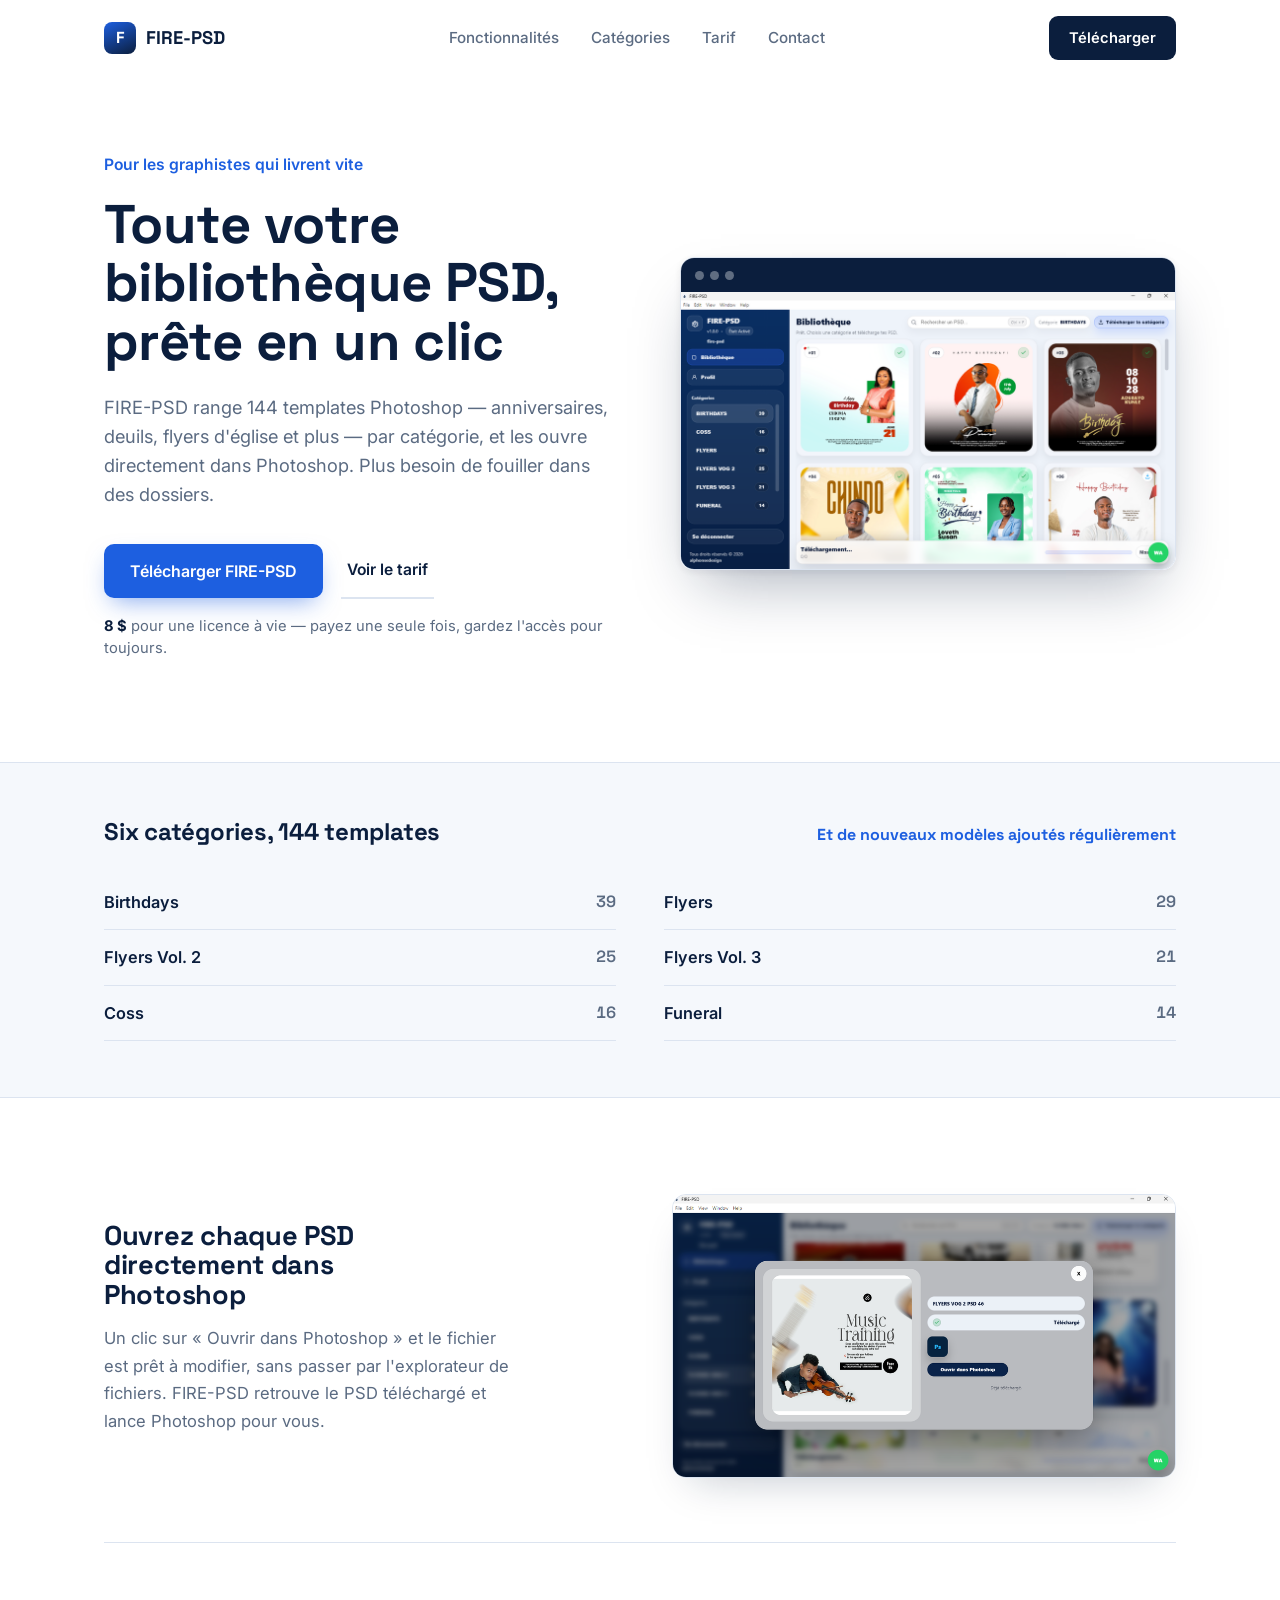
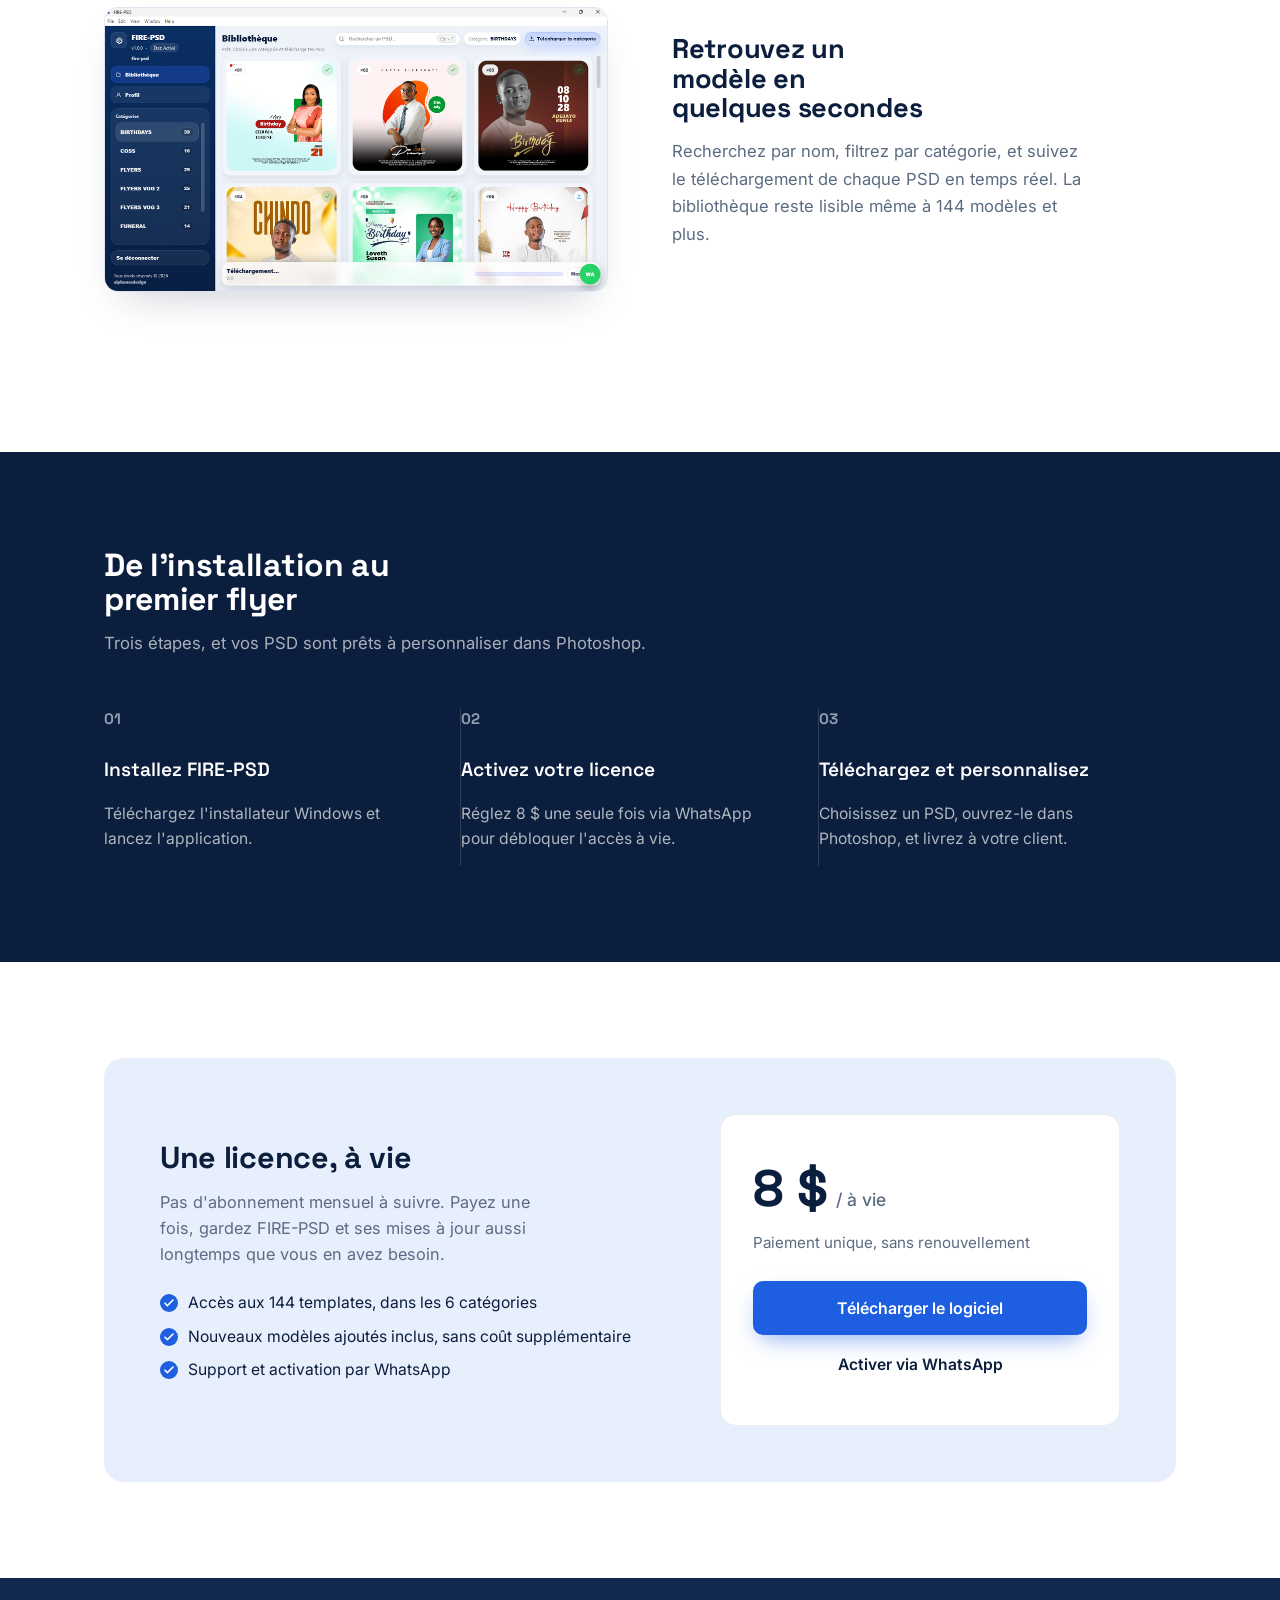
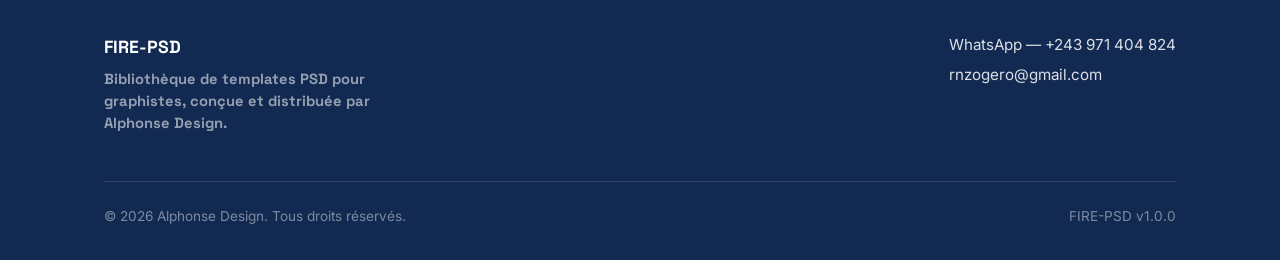
==== fire-psd.html @ 278d99df "Add files via upload" ====
<!DOCTYPE html>
<html lang="fr">
<head>
<meta charset="UTF-8">
<meta name="viewport" content="width=device-width, initial-scale=1, viewport-fit=cover">
<title>FIRE-PSD — Bibliothèque de templates PSD prêts à l'emploi</title>
<link rel="preconnect" href="https://fonts.googleapis.com">
<link rel="preconnect" href="https://fonts.gstatic.com" crossorigin>
<link href="https://fonts.googleapis.com/css2?family=Space+Grotesk:wght@500;600;700&family=Inter:wght@400;500;600;700&display=swap" rel="stylesheet">
<style>
  :root{
    --white:#ffffff;
    --paper:#F5F8FC;
    --navy:#0B1E3D;
    --navy-2:#122a52;
    --blue:#1D5FE0;
    --blue-soft:#E7EFFD;
    --ink:#0B1E3D;
    --muted:#5B6B82;
    --line:#DCE4F0;
    box-sizing:border-box;
    padding-top:env(safe-area-inset-top,0px);
    padding-bottom:env(safe-area-inset-bottom,0px);
  }
  html{scroll-behavior:smooth; scroll-padding-top:calc(84px + env(safe-area-inset-top,0px));}
  *,*::before,*::after{box-sizing:border-box;}
  body{
    margin:0;
    background:var(--white);
    color:var(--ink);
    font-family:'Inter',system-ui,-apple-system,Segoe UI,Roboto,sans-serif;
    -webkit-font-smoothing:antialiased;
    line-height:1.5;
  }
  h1,h2,h3,.display{
    font-family:'Space Grotesk',system-ui,sans-serif;
    color:var(--navy);
    line-height:1.08;
    letter-spacing:-0.01em;
    margin:0;
  }
  a{color:inherit;}
  img{max-width:100%;display:block;}
  .wrap{max-width:1120px;margin:0 auto;padding:0 24px;}
  ::selection{background:var(--blue);color:var(--white);}

  /* ---------- Header ---------- */
  header{
    position:sticky; top:0; z-index:50;
    padding-top:env(safe-area-inset-top,0px);
    background:rgba(255,255,255,0.86);
    backdrop-filter:saturate(180%) blur(10px);
    border-bottom:1px solid transparent;
    transition:border-color .25s ease, box-shadow .25s ease;
  }
  header.scrolled{border-color:var(--line); box-shadow:0 1px 0 rgba(11,30,61,0.03);}
  .nav{
    display:flex; align-items:center; justify-content:space-between;
    height:76px;
  }
  .brand{display:flex; align-items:center; gap:10px; font-family:'Space Grotesk'; font-weight:700; font-size:1.15rem; color:var(--navy);}
  .brand-mark{
    width:32px;height:32px;border-radius:8px;
    background:linear-gradient(155deg,var(--blue),var(--navy));
    display:flex;align-items:center;justify-content:center;
    color:#fff; font-size:16px; font-weight:700;
    flex-shrink:0;
  }
  nav.links{display:flex; gap:32px; font-size:0.95rem; font-weight:500;}
  nav.links a{color:var(--muted); text-decoration:none; transition:color .15s ease;}
  nav.links a:hover, nav.links a:focus-visible{color:var(--navy);}
  .nav-cta{
    display:inline-flex; align-items:center; gap:8px;
    background:var(--navy); color:#fff; text-decoration:none;
    padding:11px 20px; border-radius:9px; font-weight:600; font-size:0.92rem;
    transition:background .15s ease, transform .15s ease;
    white-space:nowrap;
  }
  .nav-cta:hover, .nav-cta:focus-visible{background:var(--blue); transform:translateY(-1px);}
  .nav-toggle{display:none;}

  a:focus-visible, button:focus-visible{outline:2.5px solid var(--blue); outline-offset:3px; border-radius:4px;}

  /* ---------- Hero ---------- */
  .hero{padding:76px 0 88px; overflow:hidden;}
  .hero-grid{
    display:grid; grid-template-columns:1.05fr 1fr; gap:56px; align-items:center;
  }
  .eyebrow-free{font-size:0.98rem; color:var(--blue); font-weight:600; margin-bottom:18px;}
  .hero h1{font-size:clamp(2.3rem, 4.6vw, 3.4rem); max-width:15ch;}
  .hero p.lede{
    margin-top:22px; font-size:1.14rem; color:var(--muted); max-width:46ch; line-height:1.6;
  }
  .hero-cta-row{display:flex; align-items:center; gap:18px; margin-top:34px; flex-wrap:wrap;}
  .btn-primary{
    background:var(--blue); color:#fff; text-decoration:none;
    padding:15px 26px; border-radius:10px; font-weight:600; font-size:1rem;
    display:inline-flex; align-items:center; gap:10px;
    box-shadow:0 10px 24px -8px rgba(29,95,224,0.55);
    transition:transform .15s ease, box-shadow .15s ease;
    border:none; cursor:pointer;
  }
  .btn-primary:hover, .btn-primary:focus-visible{transform:translateY(-2px); box-shadow:0 14px 28px -8px rgba(29,95,224,0.6);}
  .btn-ghost{
    color:var(--navy); text-decoration:none; font-weight:600; font-size:0.98rem;
    padding:15px 6px; border-bottom:2px solid var(--line);
    transition:border-color .15s ease;
  }
  .btn-ghost:hover, .btn-ghost:focus-visible{border-color:var(--blue);}
  .hero-price-note{margin-top:16px; font-size:0.92rem; color:var(--muted);}
  .hero-price-note strong{color:var(--navy);}

  .hero-visual{
    position:relative;
    opacity:0; transform:translateY(18px) scale(.98);
    animation:reveal .8s cubic-bezier(.2,.7,.3,1) .15s forwards;
  }
  @keyframes reveal{to{opacity:1; transform:translateY(0) scale(1);}}
  .app-frame{
    border-radius:14px; overflow:hidden;
    box-shadow:0 30px 60px -20px rgba(11,30,61,0.35), 0 2px 8px rgba(11,30,61,0.08);
    border:1px solid var(--line);
  }
  .app-frame img{width:100%; height:auto;}
  .app-frame-bar{
    height:34px; background:var(--navy); display:flex; align-items:center; gap:6px; padding:0 14px;
  }
  .app-frame-bar span{width:9px;height:9px;border-radius:50%; background:rgba(255,255,255,0.35);}

  /* ---------- Stat strip (real counts, not decoration) ---------- */
  .stats-section{background:var(--paper); padding:56px 0; border-top:1px solid var(--line); border-bottom:1px solid var(--line);}
  .stats-head{display:flex; justify-content:space-between; align-items:baseline; gap:24px; margin-bottom:28px; flex-wrap:wrap;}
  .stats-head h2{font-size:1.5rem;}
  .stats-total{color:var(--blue); font-weight:700; font-family:'Space Grotesk';}
  .cat-list{display:grid; grid-template-columns:1fr 1fr; gap:0 48px;}
  .cat-row{
    display:flex; justify-content:space-between; align-items:center;
    padding:15px 0; border-bottom:1px solid var(--line);
    font-size:1.02rem;
  }
  .cat-row:last-child, .cat-list > .cat-row:nth-last-child(2){}
  .cat-name{font-weight:600; color:var(--navy);}
  .cat-count{color:var(--muted); font-variant-numeric:tabular-nums; font-family:'Space Grotesk'; font-weight:600;}

  /* ---------- Feature rows ---------- */
  .feature-section{padding:96px 0;}
  .feature-row{
    display:grid; grid-template-columns:1fr 1fr; gap:64px; align-items:center;
    padding:64px 0; border-top:1px solid var(--line);
  }
  .feature-row:first-of-type{border-top:none; padding-top:0;}
  .feature-row.reverse .feature-text{order:2;}
  .feature-row.reverse .feature-media{order:1;}
  .feature-text h3{font-size:1.7rem; max-width:14ch;}
  .feature-text p{margin-top:16px; color:var(--muted); font-size:1.04rem; max-width:42ch; line-height:1.65;}
  .feature-media{
    border-radius:14px; overflow:hidden; border:1px solid var(--line);
    box-shadow:0 20px 40px -20px rgba(11,30,61,0.25);
  }
  .feature-media img{width:100%; height:auto;}

  /* ---------- How it works ---------- */
  .steps-section{background:var(--navy); color:#fff; padding:96px 0;}
  .steps-head h2{color:#fff; font-size:2rem; max-width:16ch;}
  .steps-head p{color:rgba(255,255,255,0.65); margin-top:14px; max-width:50ch; font-size:1.05rem;}
  .steps{margin-top:52px; display:grid; grid-template-columns:repeat(3,1fr); gap:0;}
  .step{position:relative; padding:0 28px 0 0;}
  .step:not(:last-child){border-right:1px solid rgba(255,255,255,0.14);}
  .step-num{
    font-family:'Space Grotesk'; font-weight:700; font-size:0.95rem;
    color:var(--blue-soft); opacity:0.6; margin-bottom:14px;
  }
  .step h4{font-family:'Space Grotesk'; font-size:1.2rem; font-weight:600; margin-bottom:10px;}
  .step p{color:rgba(255,255,255,0.68); font-size:0.98rem; line-height:1.6;}

  /* ---------- Pricing ---------- */
  .pricing-section{padding:96px 0;}
  .price-band{
    background:var(--blue-soft);
    border-radius:20px;
    padding:56px;
    display:grid; grid-template-columns:1.3fr 1fr; gap:40px; align-items:center;
  }
  .price-band h2{font-size:1.9rem; max-width:14ch;}
  .price-band .lede{color:var(--muted); margin-top:14px; max-width:40ch; font-size:1.02rem; line-height:1.6;}
  .price-includes{margin-top:24px; padding:0; list-style:none; display:flex; flex-direction:column; gap:10px;}
  .price-includes li{display:flex; gap:10px; align-items:flex-start; color:var(--navy); font-size:0.98rem;}
  .price-includes svg{flex-shrink:0; margin-top:3px;}
  .price-card{
    background:#fff; border-radius:16px; padding:36px 32px; text-align:left;
    border:1px solid rgba(11,30,61,0.08);
  }
  .price-value{font-family:'Space Grotesk'; font-weight:700; font-size:3.2rem; color:var(--navy); display:flex; align-items:baseline; gap:8px;}
  .price-value span{font-size:1.1rem; color:var(--muted); font-weight:500; font-family:'Inter';}
  .price-tag{margin-top:4px; color:var(--muted); font-size:0.95rem;}
  .price-card .btn-primary{width:100%; justify-content:center; margin-top:26px;}
  .price-card .btn-ghost{display:flex; justify-content:center; width:100%; margin-top:6px; border-bottom:none; padding:12px 6px;}

  /* ---------- Footer ---------- */
  footer{background:var(--navy-2); color:rgba(255,255,255,0.75); padding:56px 0 34px;}
  .footer-grid{display:flex; justify-content:space-between; gap:32px; flex-wrap:wrap; padding-bottom:32px; border-bottom:1px solid rgba(255,255,255,0.12);}
  .footer-brand{font-family:'Space Grotesk'; color:#fff; font-weight:700; font-size:1.1rem;}
  .footer-brand p{color:rgba(255,255,255,0.55); font-size:0.92rem; margin-top:8px; max-width:32ch;}
  .footer-contact{display:flex; flex-direction:column; gap:8px; font-size:0.95rem;}
  .footer-contact a{text-decoration:none; color:rgba(255,255,255,0.85); transition:color .15s ease;}
  .footer-contact a:hover, .footer-contact a:focus-visible{color:#fff;}
  .footer-bottom{padding-top:24px; font-size:0.85rem; color:rgba(255,255,255,0.45); display:flex; justify-content:space-between; flex-wrap:wrap; gap:8px;}

  /* ---------- Responsive ---------- */
  @media (max-width:900px){
    .hero-grid{grid-template-columns:1fr; gap:44px;}
    .hero{padding:44px 0 56px;}
    .feature-row, .feature-row.reverse{grid-template-columns:1fr; gap:28px;}
    .feature-row.reverse .feature-text, .feature-row.reverse .feature-media{order:initial;}
    .feature-row{padding:44px 0;}
    .steps{grid-template-columns:1fr; gap:32px;}
    .step{border-right:none !important; padding-right:0;}
    .price-band{grid-template-columns:1fr; padding:36px 26px;}
    .cat-list{grid-template-columns:1fr;}
    nav.links{display:none;}
  }
  @media (max-width:560px){
    .wrap{padding:0 18px;}
    .nav-cta{padding:9px 15px; font-size:0.85rem;}
    .brand span.brand-full{display:none;}
    .price-band{border-radius:14px;}
  }
  @media (prefers-reduced-motion: reduce){
    .hero-visual{animation:none; opacity:1; transform:none;}
    html{scroll-behavior:auto;}
  }
</style>
</head>
<body>

<header id="site-header">
  <div class="wrap nav">
    <div class="brand">
      <span class="brand-mark">F</span>
      <span class="brand-full">FIRE-PSD</span>
    </div>
    <nav class="links">
      <a href="#fonctionnalites">Fonctionnalités</a>
      <a href="#categories">Catégories</a>
      <a href="#tarif">Tarif</a>
      <a href="#contact">Contact</a>
    </nav>
    <a class="nav-cta" href="#tarif">Télécharger</a>
  </div>
</header>

<section class="hero">
  <div class="wrap hero-grid">
    <div>
      <div class="eyebrow-free">Pour les graphistes qui livrent vite</div>
      <h1>Toute votre bibliothèque PSD, prête en un clic</h1>
      <p class="lede">FIRE-PSD range 144 templates Photoshop — anniversaires, deuils, flyers d'église et plus — par catégorie, et les ouvre directement dans Photoshop. Plus besoin de fouiller dans des dossiers.</p>
      <div class="hero-cta-row">
        <a class="btn-primary" href="https://www.swisstransfer.com/dl/01a0d83b-edef-7130-8d0d-143e4e1eb5e2" target="_blank" rel="noopener">
          Télécharger FIRE-PSD
        </a>
        <a class="btn-ghost" href="#tarif">Voir le tarif</a>
      </div>
      <p class="hero-price-note"><strong>8 $</strong> pour une licence à vie — payez une seule fois, gardez l'accès pour toujours.</p>
    </div>
    <div class="hero-visual">
      <div class="app-frame">
        <div class="app-frame-bar"><span></span><span></span><span></span></div>
        <img src="[data-uri]" alt="Bibliothèque FIRE-PSD affichant des templates PSD d'anniversaire prêts à télécharger">
      </div>
    </div>
  </div>
</section>

<section class="stats-section" id="categories">
  <div class="wrap">
    <div class="stats-head">
      <h2>Six catégories, 144 templates</h2>
      <div class="stats-total">Et de nouveaux modèles ajoutés régulièrement</div>
    </div>
    <div class="cat-list">
      <div class="cat-row"><span class="cat-name">Birthdays</span><span class="cat-count">39</span></div>
      <div class="cat-row"><span class="cat-name">Flyers</span><span class="cat-count">29</span></div>
      <div class="cat-row"><span class="cat-name">Flyers Vol. 2</span><span class="cat-count">25</span></div>
      <div class="cat-row"><span class="cat-name">Flyers Vol. 3</span><span class="cat-count">21</span></div>
      <div class="cat-row"><span class="cat-name">Coss</span><span class="cat-count">16</span></div>
      <div class="cat-row"><span class="cat-name">Funeral</span><span class="cat-count">14</span></div>
    </div>
  </div>
</section>

<section class="feature-section" id="fonctionnalites">
  <div class="wrap">

    <div class="feature-row">
      <div class="feature-text">
        <h3>Ouvrez chaque PSD directement dans Photoshop</h3>
        <p>Un clic sur « Ouvrir dans Photoshop » et le fichier est prêt à modifier, sans passer par l'explorateur de fichiers. FIRE-PSD retrouve le PSD téléchargé et lance Photoshop pour vous.</p>
      </div>
      <div class="feature-media">
        <img src="[data-uri]" alt="Fenêtre FIRE-PSD montrant le bouton Ouvrir dans Photoshop pour un flyer téléchargé">
      </div>
    </div>

    <div class="feature-row reverse">
      <div class="feature-text">
        <h3>Retrouvez un modèle en quelques secondes</h3>
        <p>Recherchez par nom, filtrez par catégorie, et suivez le téléchargement de chaque PSD en temps réel. La bibliothèque reste lisible même à 144 modèles et plus.</p>
      </div>
      <div class="feature-media">
        <img src="[data-uri]" alt="Barre de recherche et catégories dans FIRE-PSD">
      </div>
    </div>

  </div>
</section>

<section class="steps-section" id="comment-ca-marche">
  <div class="wrap">
    <div class="steps-head">
      <h2>De l'installation au premier flyer</h2>
      <p>Trois étapes, et vos PSD sont prêts à personnaliser dans Photoshop.</p>
    </div>
    <div class="steps">
      <div class="step">
        <div class="step-num">01</div>
        <h4>Installez FIRE-PSD</h4>
        <p>Téléchargez l'installateur Windows et lancez l'application.</p>
      </div>
      <div class="step">
        <div class="step-num">02</div>
        <h4>Activez votre licence</h4>
        <p>Réglez 8 $ une seule fois via WhatsApp pour débloquer l'accès à vie.</p>
      </div>
      <div class="step">
        <div class="step-num">03</div>
        <h4>Téléchargez et personnalisez</h4>
        <p>Choisissez un PSD, ouvrez-le dans Photoshop, et livrez à votre client.</p>
      </div>
    </div>
  </div>
</section>

<section class="pricing-section" id="tarif">
  <div class="wrap">
    <div class="price-band">
      <div>
        <h2>Une licence, à vie</h2>
        <p class="lede">Pas d'abonnement mensuel à suivre. Payez une fois, gardez FIRE-PSD et ses mises à jour aussi longtemps que vous en avez besoin.</p>
        <ul class="price-includes">
          <li><svg width="18" height="18" viewBox="0 0 18 18" fill="none"><circle cx="9" cy="9" r="9" fill="#1D5FE0"/><path d="M5 9.2l2.4 2.4L13 6" stroke="#fff" stroke-width="1.6" stroke-linecap="round" stroke-linejoin="round"/></svg>Accès aux 144 templates, dans les 6 catégories</li>
          <li><svg width="18" height="18" viewBox="0 0 18 18" fill="none"><circle cx="9" cy="9" r="9" fill="#1D5FE0"/><path d="M5 9.2l2.4 2.4L13 6" stroke="#fff" stroke-width="1.6" stroke-linecap="round" stroke-linejoin="round"/></svg>Nouveaux modèles ajoutés inclus, sans coût supplémentaire</li>
          <li><svg width="18" height="18" viewBox="0 0 18 18" fill="none"><circle cx="9" cy="9" r="9" fill="#1D5FE0"/><path d="M5 9.2l2.4 2.4L13 6" stroke="#fff" stroke-width="1.6" stroke-linecap="round" stroke-linejoin="round"/></svg>Support et activation par WhatsApp</li>
        </ul>
      </div>
      <div class="price-card">
        <div class="price-value">8 $<span>/ à vie</span></div>
        <div class="price-tag">Paiement unique, sans renouvellement</div>
        <a class="btn-primary" href="https://www.swisstransfer.com/dl/01a0d83b-edef-7130-8d0d-143e4e1eb5e2" target="_blank" rel="noopener">Télécharger le logiciel</a>
        <a class="btn-ghost" href="https://wa.me/243971404824" target="_blank" rel="noopener">Activer via WhatsApp</a>
      </div>
    </div>
  </div>
</section>

<footer id="contact">
  <div class="wrap">
    <div class="footer-grid">
      <div class="footer-brand">
        FIRE-PSD
        <p>Bibliothèque de templates PSD pour graphistes, conçue et distribuée par Alphonse Design.</p>
      </div>
      <div class="footer-contact">
        <a href="https://wa.me/243971404824" target="_blank" rel="noopener">WhatsApp — +243 971 404 824</a>
        <a href="mailto:rnzogero@gmail.com">rnzogero@gmail.com</a>
      </div>
    </div>
    <div class="footer-bottom wrap" style="padding-left:0;padding-right:0;">
      <span>© 2026 Alphonse Design. Tous droits réservés.</span>
      <span>FIRE-PSD v1.0.0</span>
    </div>
  </div>
</footer>

<script>
  const header = document.getElementById('site-header');
  const onScroll = () => {
    if (window.scrollY > 8) header.classList.add('scrolled');
    else header.classList.remove('scrolled');
  };
  window.addEventListener('scroll', onScroll, { passive:true });
  onScroll();
</script>

</body>
</html>
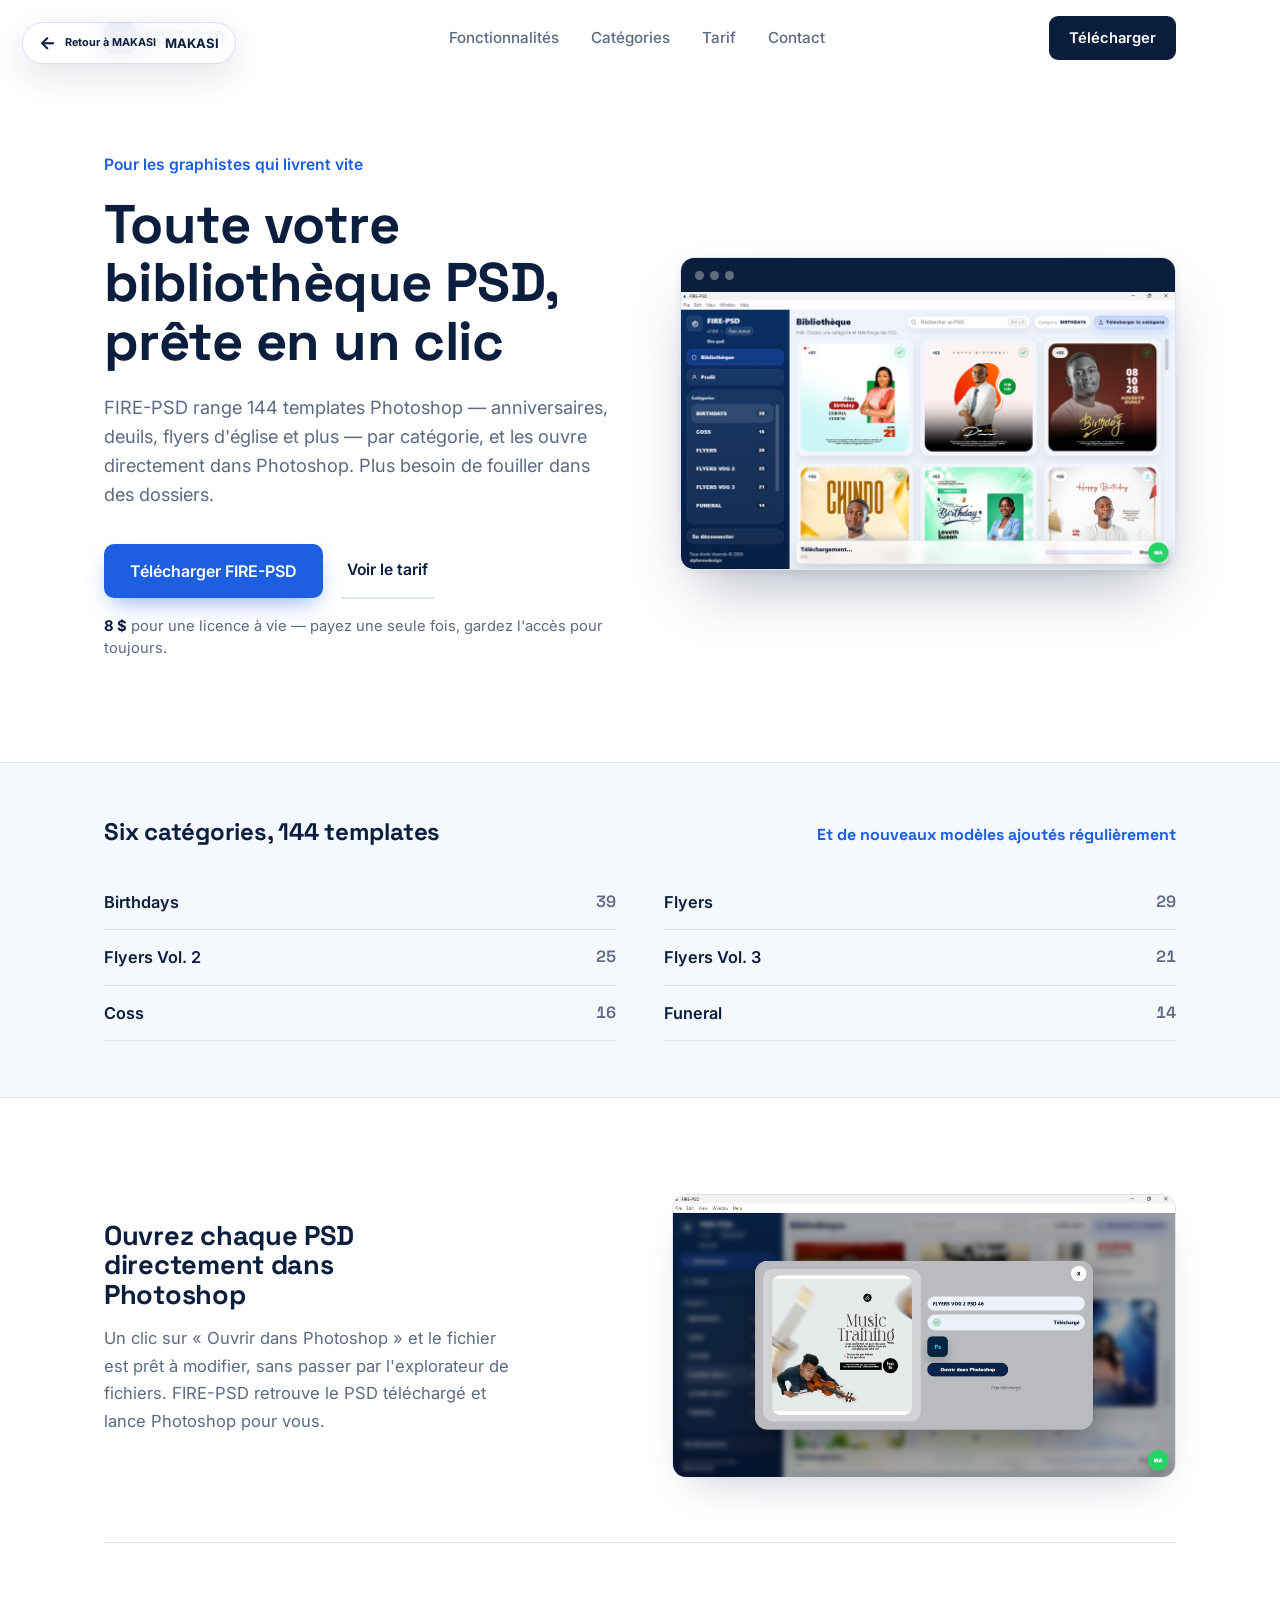
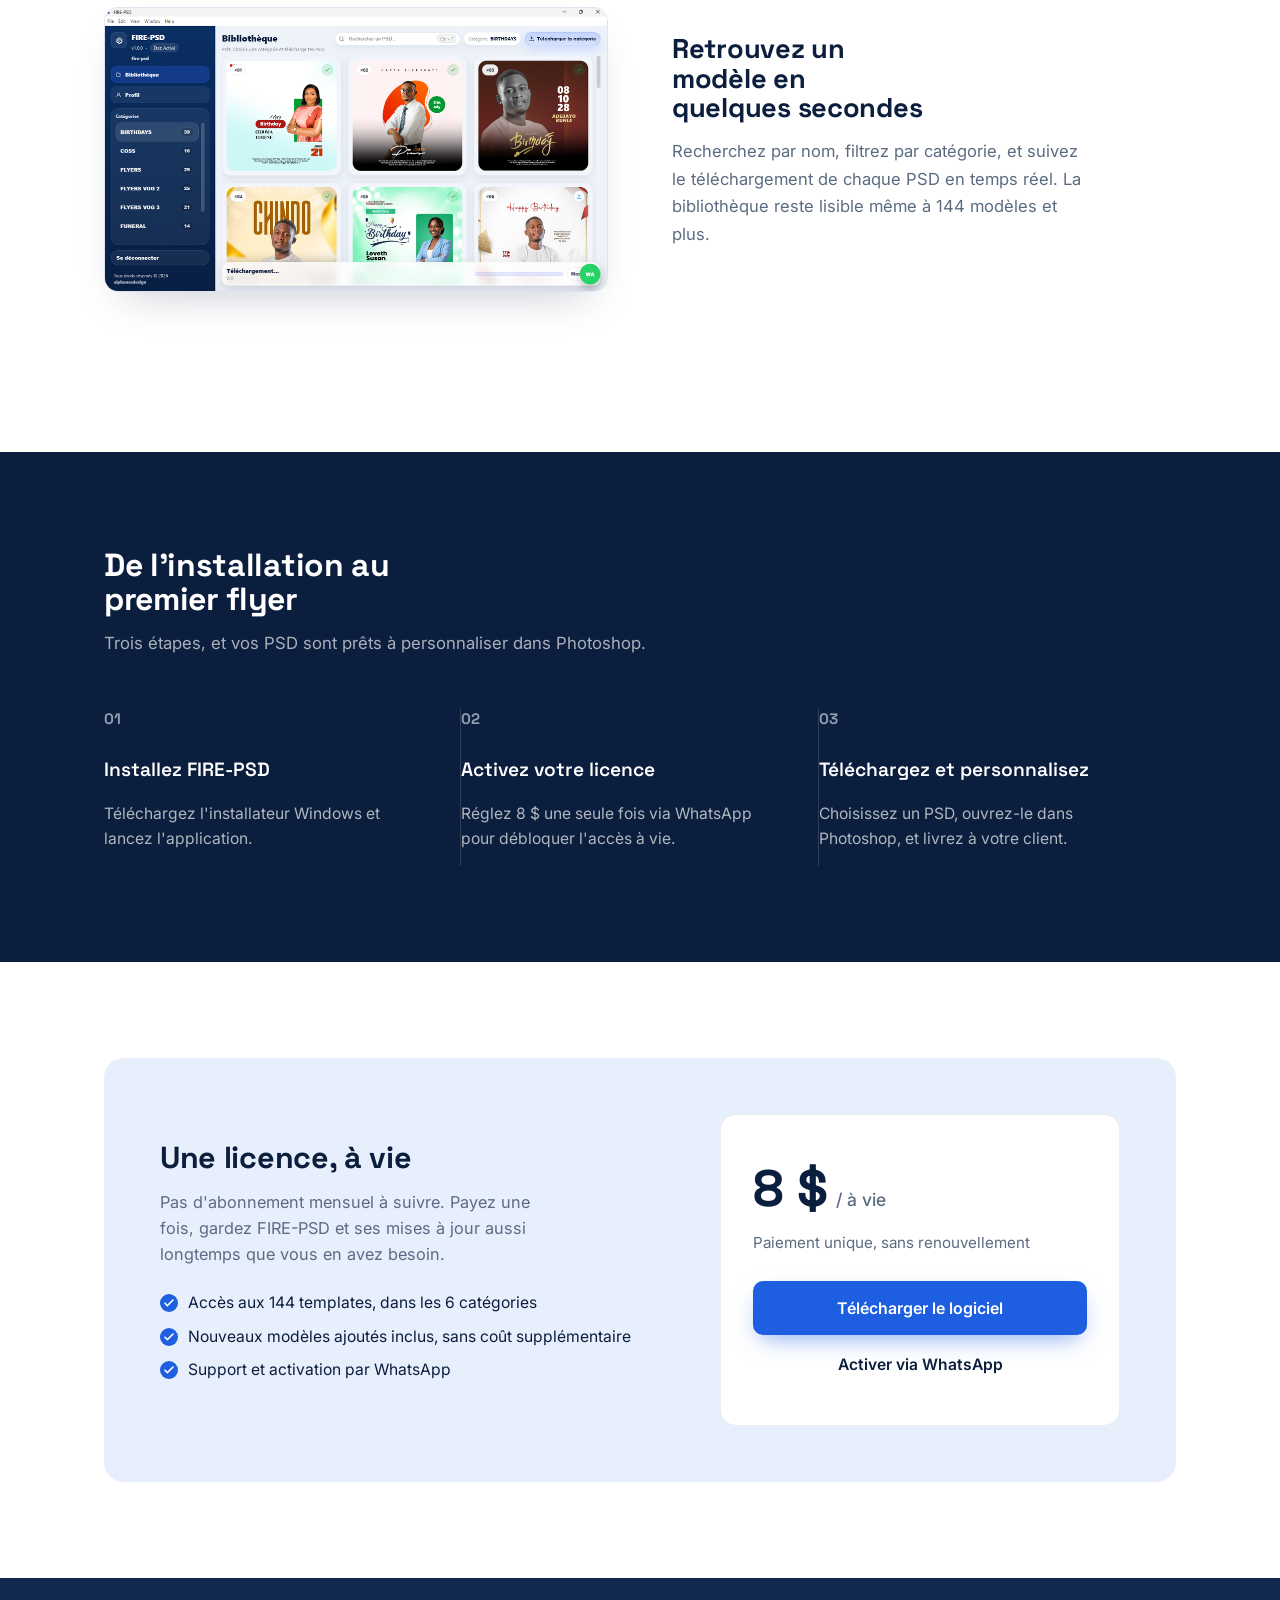
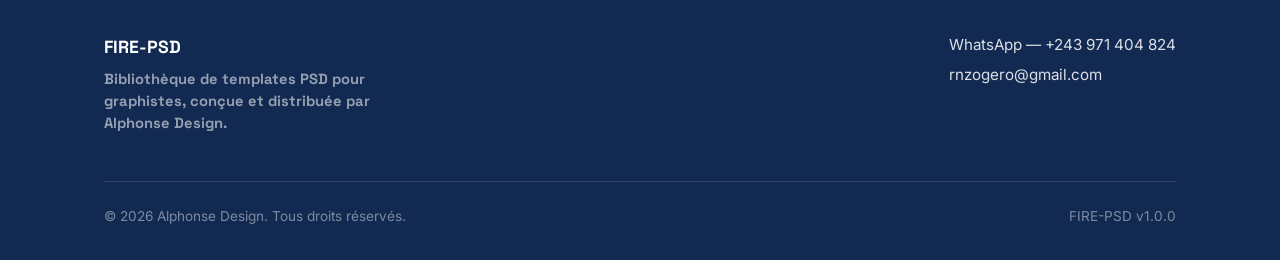
==== commit 81625296: "Improve FIRE-PSD UI with back button and premium interactions" ====
--- a/fire-psd.html
+++ b/fire-psd.html
@@ -230,6 +230,53 @@
     html{scroll-behavior:auto;}
   }
 </style>
+
+<style id="makasi-fire-premium">
+  :root{
+    --fire-accent:#5b21ff;
+    --fire-accent-2:#8b5cf6;
+    --fire-glow:rgba(91,33,255,.18);
+  }
+  html{scroll-behavior:smooth}
+  body{overflow-x:hidden}
+  .mk-back{
+    position:fixed;left:22px;top:22px;z-index:9999;
+    display:inline-flex;align-items:center;gap:9px;
+    padding:11px 16px;border:1px solid rgba(91,33,255,.16);
+    border-radius:999px;background:rgba(255,255,255,.88);
+    color:#0b1e3d;text-decoration:none;font:700 13px/1 Inter,system-ui,sans-serif;
+    box-shadow:0 12px 35px rgba(11,30,61,.12);
+    backdrop-filter:blur(14px);
+    transition:transform .28s ease,box-shadow .28s ease,background .28s ease;
+  }
+  .mk-back:hover{transform:translateY(-3px) scale(1.02);box-shadow:0 18px 45px rgba(91,33,255,.18);background:#fff}
+  .mk-back span{font-size:18px;line-height:1;transition:transform .28s ease}
+  .mk-back:hover span{transform:translateX(-3px)}
+  .mk-top{
+    position:fixed;right:22px;bottom:22px;z-index:9999;width:46px;height:46px;
+    border:0;border-radius:50%;background:linear-gradient(135deg,var(--fire-accent),var(--fire-accent-2));
+    color:#fff;cursor:pointer;box-shadow:0 14px 35px rgba(91,33,255,.28);
+    opacity:0;transform:translateY(14px) scale(.85);pointer-events:none;
+    transition:opacity .3s ease,transform .3s ease,box-shadow .3s ease;
+  }
+  .mk-top.show{opacity:1;transform:translateY(0) scale(1);pointer-events:auto}
+  .mk-top:hover{box-shadow:0 20px 45px rgba(91,33,255,.4);transform:translateY(-3px) scale(1.05)}
+  a,button{transition:transform .25s ease,box-shadow .25s ease,background-color .25s ease,border-color .25s ease}
+  .mk-ripple{position:relative;overflow:hidden}
+  .mk-ripple i{position:absolute;border-radius:50%;transform:scale(0);animation:mkRipple .55s linear;background:rgba(255,255,255,.45);pointer-events:none}
+  .mk-reveal{opacity:0;transform:translateY(24px);transition:opacity .7s ease,transform .7s cubic-bezier(.2,.8,.2,1)}
+  .mk-reveal.mk-visible{opacity:1;transform:none}
+  @keyframes mkRipple{to{transform:scale(4);opacity:0}}
+  @media(max-width:700px){
+    .mk-back{left:12px;top:12px;padding:9px 12px;font-size:12px}
+    .mk-back small{display:none}
+    .mk-top{right:14px;bottom:14px}
+  }
+  @media(prefers-reduced-motion:reduce){
+    *,*::before,*::after{animation-duration:.01ms!important;transition-duration:.01ms!important;scroll-behavior:auto!important}
+  }
+</style>
+
 </head>
 <body>
 
@@ -392,5 +439,39 @@
   onScroll();
 </script>
 
+
+<script id="makasi-fire-interactions">
+document.addEventListener("DOMContentLoaded",()=>{
+  const back=document.createElement("a");
+  back.className="mk-back";
+  back.href="index.html";
+  back.innerHTML='<span>←</span><small>Retour à MAKASI</small><b>MAKASI</b>';
+  document.body.appendChild(back);
+  const top=document.createElement("button");
+  top.className="mk-top"; top.type="button"; top.setAttribute("aria-label","Retour en haut"); top.textContent="↑";
+  document.body.appendChild(top);
+  const onScroll=()=>top.classList.toggle("show",window.scrollY>500);
+  window.addEventListener("scroll",onScroll,{passive:true}); onScroll();
+  top.addEventListener("click",()=>window.scrollTo({top:0,behavior:"smooth"}));
+  document.querySelectorAll("a,button").forEach(el=>{
+    if(el!==back&&el!==top) el.classList.add("mk-ripple");
+    el.addEventListener("click",e=>{
+      if(el===back||el===top||window.matchMedia("(prefers-reduced-motion:reduce)").matches)return;
+      const r=el.getBoundingClientRect(), s=Math.max(r.width,r.height);
+      const i=document.createElement("i"); i.style.width=i.style.height=s+"px";
+      i.style.left=(e.clientX-r.left-s/2)+"px"; i.style.top=(e.clientY-r.top-s/2)+"px";
+      el.appendChild(i); setTimeout(()=>i.remove(),600);
+    });
+  });
+  document.querySelectorAll("section,article,.card,.template-card,.product-card").forEach((el,i)=>{
+    el.classList.add("mk-reveal"); el.style.transitionDelay=Math.min(i,8)*45+"ms";
+  });
+  if("IntersectionObserver" in window){
+    const io=new IntersectionObserver(es=>es.forEach(e=>{if(e.isIntersecting){e.target.classList.add("mk-visible");io.unobserve(e.target)}}),{threshold:.08});
+    document.querySelectorAll(".mk-reveal").forEach(e=>io.observe(e));
+  }else document.querySelectorAll(".mk-reveal").forEach(e=>e.classList.add("mk-visible"));
+});
+</script>
+
 </body>
 </html>
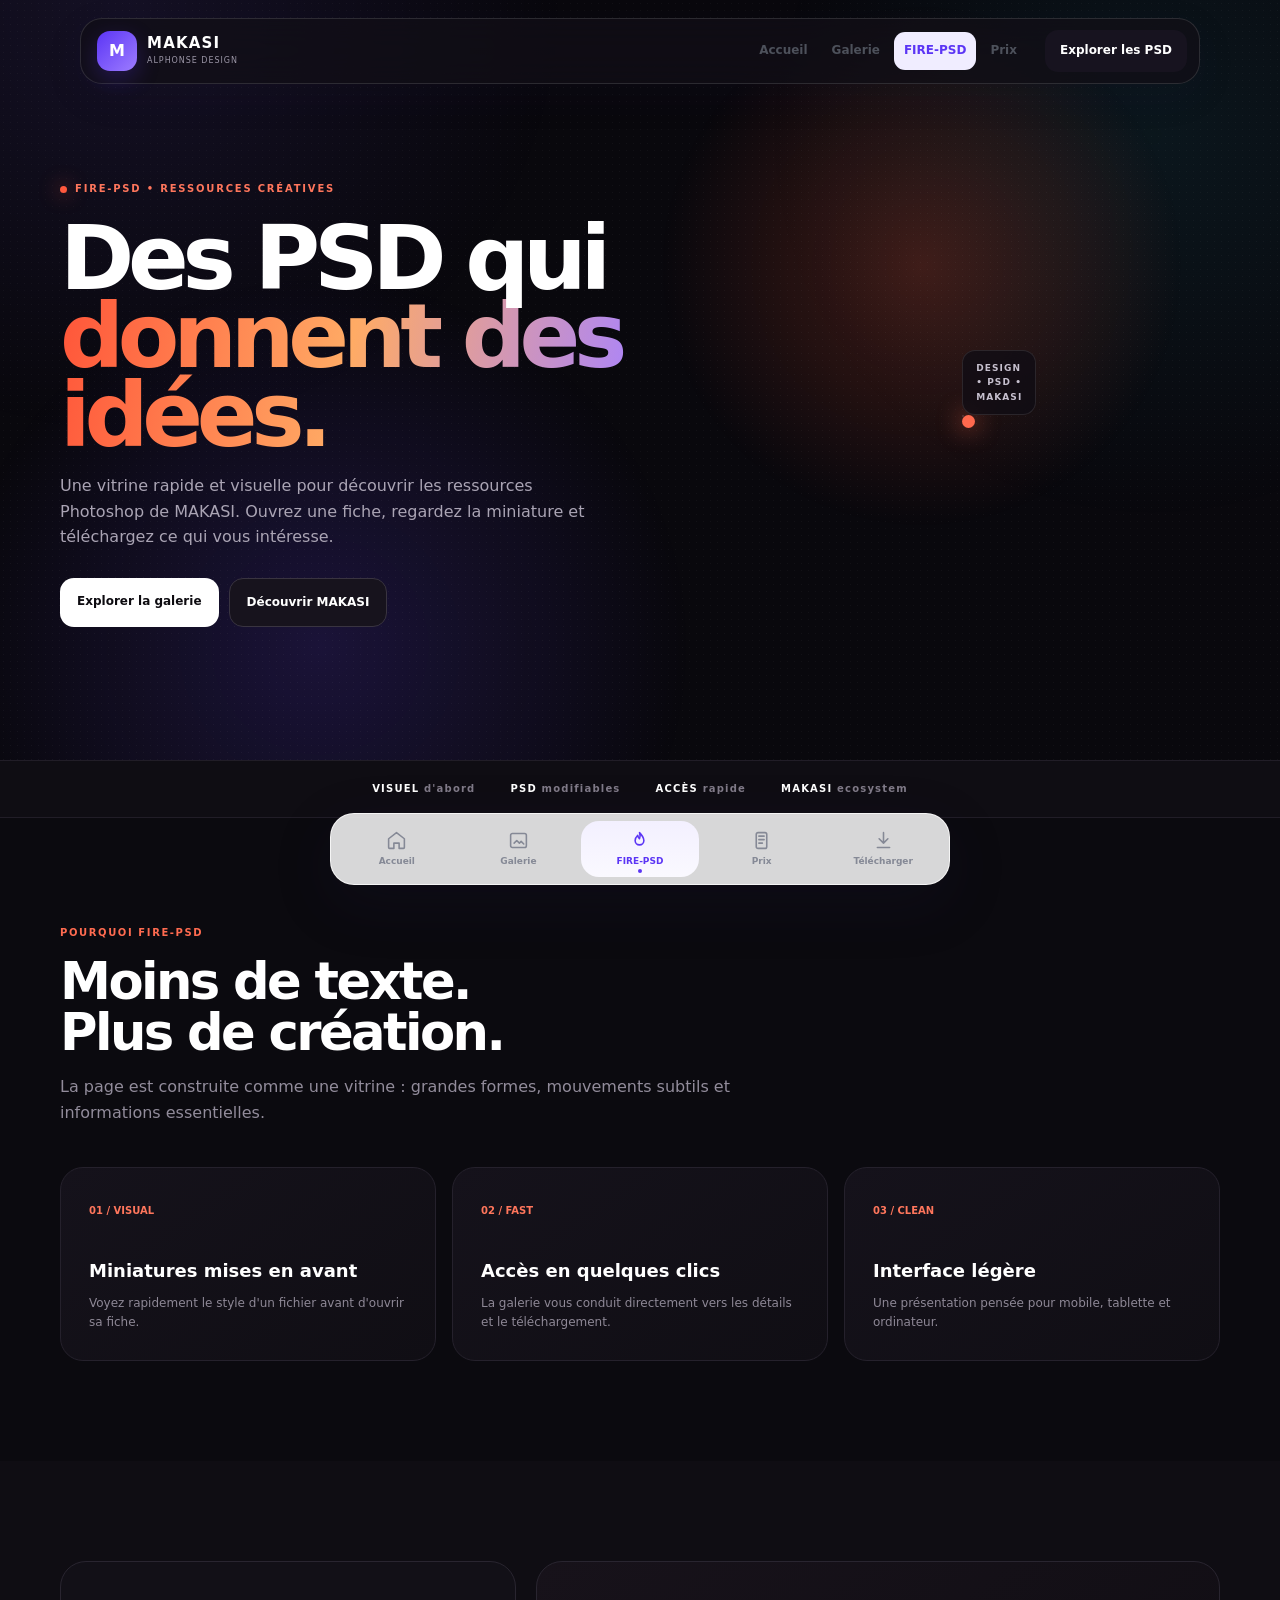
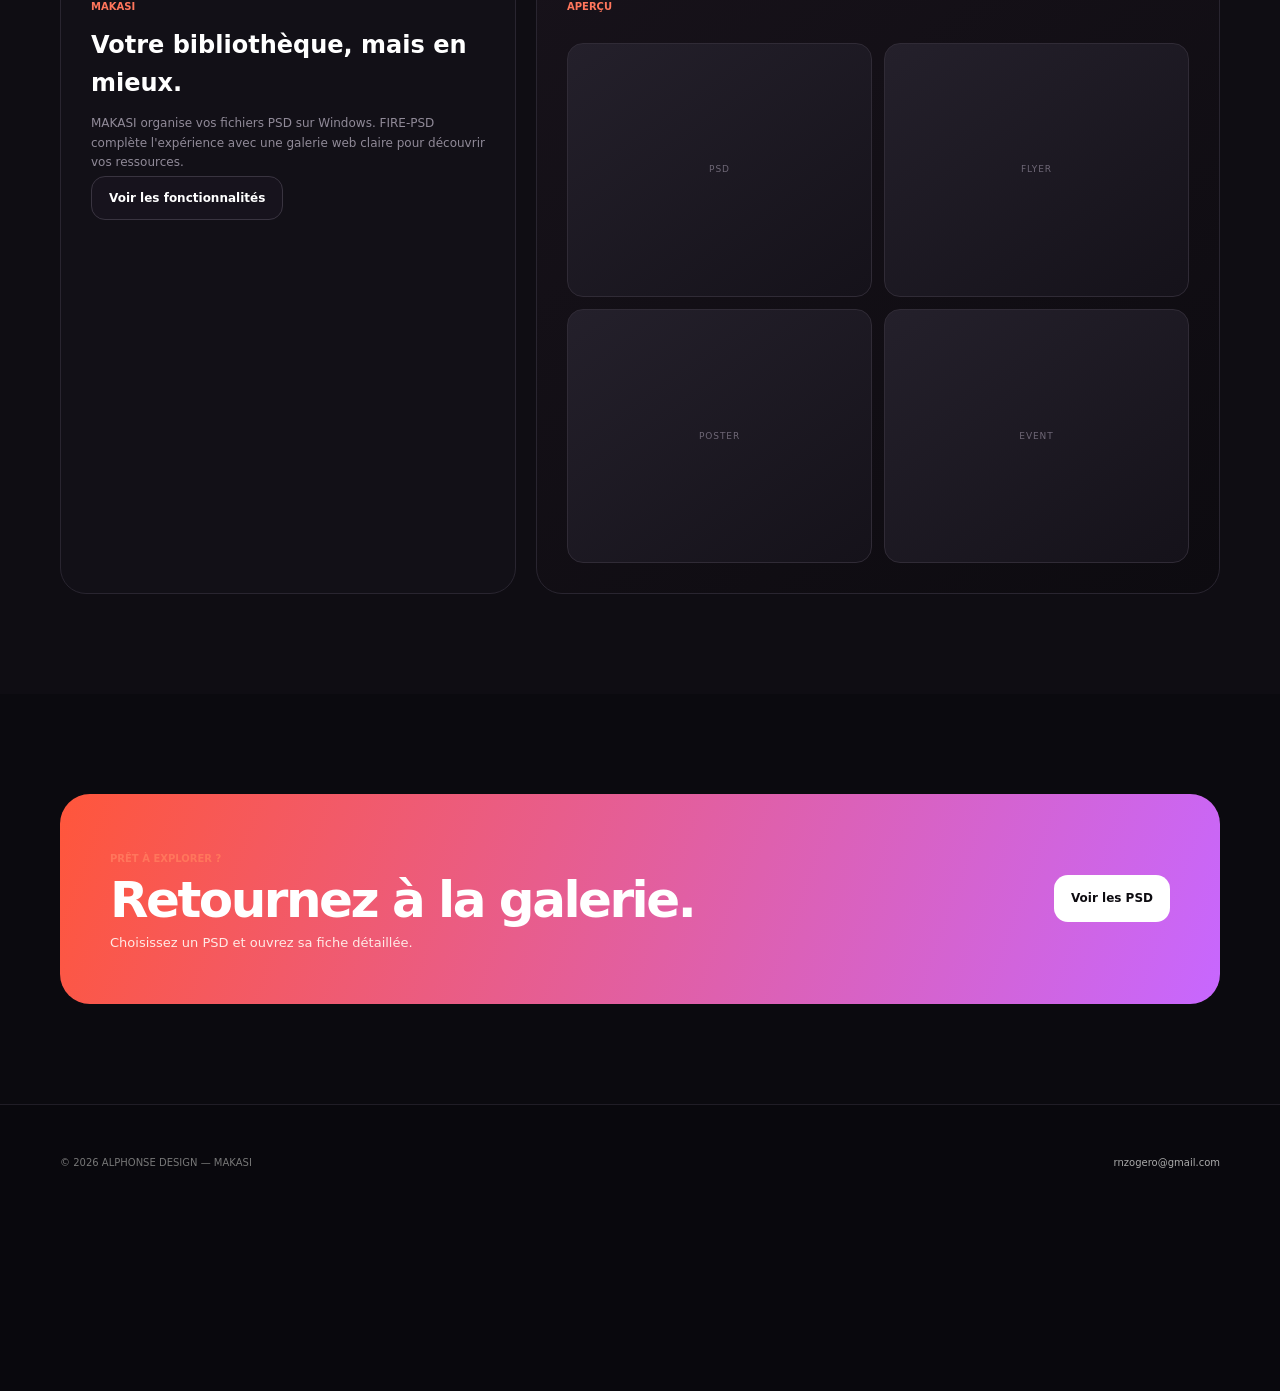
==== commit 75ea5147: "Redesign FIRE-PSD into a clean visual resource page" ====
--- a/fire-psd.html
+++ b/fire-psd.html
@@ -1,477 +1,55 @@
-<!DOCTYPE html>
+<!doctype html>
 <html lang="fr">
 <head>
-<meta charset="UTF-8">
-<meta name="viewport" content="width=device-width, initial-scale=1, viewport-fit=cover">
-<title>FIRE-PSD — Bibliothèque de templates PSD prêts à l'emploi</title>
-<link rel="preconnect" href="https://fonts.googleapis.com">
-<link rel="preconnect" href="https://fonts.gstatic.com" crossorigin>
-<link href="https://fonts.googleapis.com/css2?family=Space+Grotesk:wght@500;600;700&family=Inter:wght@400;500;600;700&display=swap" rel="stylesheet">
-<style>
-  :root{
-    --white:#ffffff;
-    --paper:#F5F8FC;
-    --navy:#0B1E3D;
-    --navy-2:#122a52;
-    --blue:#1D5FE0;
-    --blue-soft:#E7EFFD;
-    --ink:#0B1E3D;
-    --muted:#5B6B82;
-    --line:#DCE4F0;
-    box-sizing:border-box;
-    padding-top:env(safe-area-inset-top,0px);
-    padding-bottom:env(safe-area-inset-bottom,0px);
-  }
-  html{scroll-behavior:smooth; scroll-padding-top:calc(84px + env(safe-area-inset-top,0px));}
-  *,*::before,*::after{box-sizing:border-box;}
-  body{
-    margin:0;
-    background:var(--white);
-    color:var(--ink);
-    font-family:'Inter',system-ui,-apple-system,Segoe UI,Roboto,sans-serif;
-    -webkit-font-smoothing:antialiased;
-    line-height:1.5;
-  }
-  h1,h2,h3,.display{
-    font-family:'Space Grotesk',system-ui,sans-serif;
-    color:var(--navy);
-    line-height:1.08;
-    letter-spacing:-0.01em;
-    margin:0;
-  }
-  a{color:inherit;}
-  img{max-width:100%;display:block;}
-  .wrap{max-width:1120px;margin:0 auto;padding:0 24px;}
-  ::selection{background:var(--blue);color:var(--white);}
-
-  /* ---------- Header ---------- */
-  header{
-    position:sticky; top:0; z-index:50;
-    padding-top:env(safe-area-inset-top,0px);
-    background:rgba(255,255,255,0.86);
-    backdrop-filter:saturate(180%) blur(10px);
-    border-bottom:1px solid transparent;
-    transition:border-color .25s ease, box-shadow .25s ease;
-  }
-  header.scrolled{border-color:var(--line); box-shadow:0 1px 0 rgba(11,30,61,0.03);}
-  .nav{
-    display:flex; align-items:center; justify-content:space-between;
-    height:76px;
-  }
-  .brand{display:flex; align-items:center; gap:10px; font-family:'Space Grotesk'; font-weight:700; font-size:1.15rem; color:var(--navy);}
-  .brand-mark{
-    width:32px;height:32px;border-radius:8px;
-    background:linear-gradient(155deg,var(--blue),var(--navy));
-    display:flex;align-items:center;justify-content:center;
-    color:#fff; font-size:16px; font-weight:700;
-    flex-shrink:0;
-  }
-  nav.links{display:flex; gap:32px; font-size:0.95rem; font-weight:500;}
-  nav.links a{color:var(--muted); text-decoration:none; transition:color .15s ease;}
-  nav.links a:hover, nav.links a:focus-visible{color:var(--navy);}
-  .nav-cta{
-    display:inline-flex; align-items:center; gap:8px;
-    background:var(--navy); color:#fff; text-decoration:none;
-    padding:11px 20px; border-radius:9px; font-weight:600; font-size:0.92rem;
-    transition:background .15s ease, transform .15s ease;
-    white-space:nowrap;
-  }
-  .nav-cta:hover, .nav-cta:focus-visible{background:var(--blue); transform:translateY(-1px);}
-  .nav-toggle{display:none;}
-
-  a:focus-visible, button:focus-visible{outline:2.5px solid var(--blue); outline-offset:3px; border-radius:4px;}
-
-  /* ---------- Hero ---------- */
-  .hero{padding:76px 0 88px; overflow:hidden;}
-  .hero-grid{
-    display:grid; grid-template-columns:1.05fr 1fr; gap:56px; align-items:center;
-  }
-  .eyebrow-free{font-size:0.98rem; color:var(--blue); font-weight:600; margin-bottom:18px;}
-  .hero h1{font-size:clamp(2.3rem, 4.6vw, 3.4rem); max-width:15ch;}
-  .hero p.lede{
-    margin-top:22px; font-size:1.14rem; color:var(--muted); max-width:46ch; line-height:1.6;
-  }
-  .hero-cta-row{display:flex; align-items:center; gap:18px; margin-top:34px; flex-wrap:wrap;}
-  .btn-primary{
-    background:var(--blue); color:#fff; text-decoration:none;
-    padding:15px 26px; border-radius:10px; font-weight:600; font-size:1rem;
-    display:inline-flex; align-items:center; gap:10px;
-    box-shadow:0 10px 24px -8px rgba(29,95,224,0.55);
-    transition:transform .15s ease, box-shadow .15s ease;
-    border:none; cursor:pointer;
-  }
-  .btn-primary:hover, .btn-primary:focus-visible{transform:translateY(-2px); box-shadow:0 14px 28px -8px rgba(29,95,224,0.6);}
-  .btn-ghost{
-    color:var(--navy); text-decoration:none; font-weight:600; font-size:0.98rem;
-    padding:15px 6px; border-bottom:2px solid var(--line);
-    transition:border-color .15s ease;
-  }
-  .btn-ghost:hover, .btn-ghost:focus-visible{border-color:var(--blue);}
-  .hero-price-note{margin-top:16px; font-size:0.92rem; color:var(--muted);}
-  .hero-price-note strong{color:var(--navy);}
-
-  .hero-visual{
-    position:relative;
-    opacity:0; transform:translateY(18px) scale(.98);
-    animation:reveal .8s cubic-bezier(.2,.7,.3,1) .15s forwards;
-  }
-  @keyframes reveal{to{opacity:1; transform:translateY(0) scale(1);}}
-  .app-frame{
-    border-radius:14px; overflow:hidden;
-    box-shadow:0 30px 60px -20px rgba(11,30,61,0.35), 0 2px 8px rgba(11,30,61,0.08);
-    border:1px solid var(--line);
-  }
-  .app-frame img{width:100%; height:auto;}
-  .app-frame-bar{
-    height:34px; background:var(--navy); display:flex; align-items:center; gap:6px; padding:0 14px;
-  }
-  .app-frame-bar span{width:9px;height:9px;border-radius:50%; background:rgba(255,255,255,0.35);}
-
-  /* ---------- Stat strip (real counts, not decoration) ---------- */
-  .stats-section{background:var(--paper); padding:56px 0; border-top:1px solid var(--line); border-bottom:1px solid var(--line);}
-  .stats-head{display:flex; justify-content:space-between; align-items:baseline; gap:24px; margin-bottom:28px; flex-wrap:wrap;}
-  .stats-head h2{font-size:1.5rem;}
-  .stats-total{color:var(--blue); font-weight:700; font-family:'Space Grotesk';}
-  .cat-list{display:grid; grid-template-columns:1fr 1fr; gap:0 48px;}
-  .cat-row{
-    display:flex; justify-content:space-between; align-items:center;
-    padding:15px 0; border-bottom:1px solid var(--line);
-    font-size:1.02rem;
-  }
-  .cat-row:last-child, .cat-list > .cat-row:nth-last-child(2){}
-  .cat-name{font-weight:600; color:var(--navy);}
-  .cat-count{color:var(--muted); font-variant-numeric:tabular-nums; font-family:'Space Grotesk'; font-weight:600;}
-
-  /* ---------- Feature rows ---------- */
-  .feature-section{padding:96px 0;}
-  .feature-row{
-    display:grid; grid-template-columns:1fr 1fr; gap:64px; align-items:center;
-    padding:64px 0; border-top:1px solid var(--line);
-  }
-  .feature-row:first-of-type{border-top:none; padding-top:0;}
-  .feature-row.reverse .feature-text{order:2;}
-  .feature-row.reverse .feature-media{order:1;}
-  .feature-text h3{font-size:1.7rem; max-width:14ch;}
-  .feature-text p{margin-top:16px; color:var(--muted); font-size:1.04rem; max-width:42ch; line-height:1.65;}
-  .feature-media{
-    border-radius:14px; overflow:hidden; border:1px solid var(--line);
-    box-shadow:0 20px 40px -20px rgba(11,30,61,0.25);
-  }
-  .feature-media img{width:100%; height:auto;}
-
-  /* ---------- How it works ---------- */
-  .steps-section{background:var(--navy); color:#fff; padding:96px 0;}
-  .steps-head h2{color:#fff; font-size:2rem; max-width:16ch;}
-  .steps-head p{color:rgba(255,255,255,0.65); margin-top:14px; max-width:50ch; font-size:1.05rem;}
-  .steps{margin-top:52px; display:grid; grid-template-columns:repeat(3,1fr); gap:0;}
-  .step{position:relative; padding:0 28px 0 0;}
-  .step:not(:last-child){border-right:1px solid rgba(255,255,255,0.14);}
-  .step-num{
-    font-family:'Space Grotesk'; font-weight:700; font-size:0.95rem;
-    color:var(--blue-soft); opacity:0.6; margin-bottom:14px;
-  }
-  .step h4{font-family:'Space Grotesk'; font-size:1.2rem; font-weight:600; margin-bottom:10px;}
-  .step p{color:rgba(255,255,255,0.68); font-size:0.98rem; line-height:1.6;}
-
-  /* ---------- Pricing ---------- */
-  .pricing-section{padding:96px 0;}
-  .price-band{
-    background:var(--blue-soft);
-    border-radius:20px;
-    padding:56px;
-    display:grid; grid-template-columns:1.3fr 1fr; gap:40px; align-items:center;
-  }
-  .price-band h2{font-size:1.9rem; max-width:14ch;}
-  .price-band .lede{color:var(--muted); margin-top:14px; max-width:40ch; font-size:1.02rem; line-height:1.6;}
-  .price-includes{margin-top:24px; padding:0; list-style:none; display:flex; flex-direction:column; gap:10px;}
-  .price-includes li{display:flex; gap:10px; align-items:flex-start; color:var(--navy); font-size:0.98rem;}
-  .price-includes svg{flex-shrink:0; margin-top:3px;}
-  .price-card{
-    background:#fff; border-radius:16px; padding:36px 32px; text-align:left;
-    border:1px solid rgba(11,30,61,0.08);
-  }
-  .price-value{font-family:'Space Grotesk'; font-weight:700; font-size:3.2rem; color:var(--navy); display:flex; align-items:baseline; gap:8px;}
-  .price-value span{font-size:1.1rem; color:var(--muted); font-weight:500; font-family:'Inter';}
-  .price-tag{margin-top:4px; color:var(--muted); font-size:0.95rem;}
-  .price-card .btn-primary{width:100%; justify-content:center; margin-top:26px;}
-  .price-card .btn-ghost{display:flex; justify-content:center; width:100%; margin-top:6px; border-bottom:none; padding:12px 6px;}
-
-  /* ---------- Footer ---------- */
-  footer{background:var(--navy-2); color:rgba(255,255,255,0.75); padding:56px 0 34px;}
-  .footer-grid{display:flex; justify-content:space-between; gap:32px; flex-wrap:wrap; padding-bottom:32px; border-bottom:1px solid rgba(255,255,255,0.12);}
-  .footer-brand{font-family:'Space Grotesk'; color:#fff; font-weight:700; font-size:1.1rem;}
-  .footer-brand p{color:rgba(255,255,255,0.55); font-size:0.92rem; margin-top:8px; max-width:32ch;}
-  .footer-contact{display:flex; flex-direction:column; gap:8px; font-size:0.95rem;}
-  .footer-contact a{text-decoration:none; color:rgba(255,255,255,0.85); transition:color .15s ease;}
-  .footer-contact a:hover, .footer-contact a:focus-visible{color:#fff;}
-  .footer-bottom{padding-top:24px; font-size:0.85rem; color:rgba(255,255,255,0.45); display:flex; justify-content:space-between; flex-wrap:wrap; gap:8px;}
-
-  /* ---------- Responsive ---------- */
-  @media (max-width:900px){
-    .hero-grid{grid-template-columns:1fr; gap:44px;}
-    .hero{padding:44px 0 56px;}
-    .feature-row, .feature-row.reverse{grid-template-columns:1fr; gap:28px;}
-    .feature-row.reverse .feature-text, .feature-row.reverse .feature-media{order:initial;}
-    .feature-row{padding:44px 0;}
-    .steps{grid-template-columns:1fr; gap:32px;}
-    .step{border-right:none !important; padding-right:0;}
-    .price-band{grid-template-columns:1fr; padding:36px 26px;}
-    .cat-list{grid-template-columns:1fr;}
-    nav.links{display:none;}
-  }
-  @media (max-width:560px){
-    .wrap{padding:0 18px;}
-    .nav-cta{padding:9px 15px; font-size:0.85rem;}
-    .brand span.brand-full{display:none;}
-    .price-band{border-radius:14px;}
-  }
-  @media (prefers-reduced-motion: reduce){
-    .hero-visual{animation:none; opacity:1; transform:none;}
-    html{scroll-behavior:auto;}
-  }
-</style>
-
-<style id="makasi-fire-premium">
-  :root{
-    --fire-accent:#5b21ff;
-    --fire-accent-2:#8b5cf6;
-    --fire-glow:rgba(91,33,255,.18);
-  }
-  html{scroll-behavior:smooth}
-  body{overflow-x:hidden}
-  .mk-back{
-    position:fixed;left:22px;top:22px;z-index:9999;
-    display:inline-flex;align-items:center;gap:9px;
-    padding:11px 16px;border:1px solid rgba(91,33,255,.16);
-    border-radius:999px;background:rgba(255,255,255,.88);
-    color:#0b1e3d;text-decoration:none;font:700 13px/1 Inter,system-ui,sans-serif;
-    box-shadow:0 12px 35px rgba(11,30,61,.12);
-    backdrop-filter:blur(14px);
-    transition:transform .28s ease,box-shadow .28s ease,background .28s ease;
-  }
-  .mk-back:hover{transform:translateY(-3px) scale(1.02);box-shadow:0 18px 45px rgba(91,33,255,.18);background:#fff}
-  .mk-back span{font-size:18px;line-height:1;transition:transform .28s ease}
-  .mk-back:hover span{transform:translateX(-3px)}
-  .mk-top{
-    position:fixed;right:22px;bottom:22px;z-index:9999;width:46px;height:46px;
-    border:0;border-radius:50%;background:linear-gradient(135deg,var(--fire-accent),var(--fire-accent-2));
-    color:#fff;cursor:pointer;box-shadow:0 14px 35px rgba(91,33,255,.28);
-    opacity:0;transform:translateY(14px) scale(.85);pointer-events:none;
-    transition:opacity .3s ease,transform .3s ease,box-shadow .3s ease;
-  }
-  .mk-top.show{opacity:1;transform:translateY(0) scale(1);pointer-events:auto}
-  .mk-top:hover{box-shadow:0 20px 45px rgba(91,33,255,.4);transform:translateY(-3px) scale(1.05)}
-  a,button{transition:transform .25s ease,box-shadow .25s ease,background-color .25s ease,border-color .25s ease}
-  .mk-ripple{position:relative;overflow:hidden}
-  .mk-ripple i{position:absolute;border-radius:50%;transform:scale(0);animation:mkRipple .55s linear;background:rgba(255,255,255,.45);pointer-events:none}
-  .mk-reveal{opacity:0;transform:translateY(24px);transition:opacity .7s ease,transform .7s cubic-bezier(.2,.8,.2,1)}
-  .mk-reveal.mk-visible{opacity:1;transform:none}
-  @keyframes mkRipple{to{transform:scale(4);opacity:0}}
-  @media(max-width:700px){
-    .mk-back{left:12px;top:12px;padding:9px 12px;font-size:12px}
-    .mk-back small{display:none}
-    .mk-top{right:14px;bottom:14px}
-  }
-  @media(prefers-reduced-motion:reduce){
-    *,*::before,*::after{animation-duration:.01ms!important;transition-duration:.01ms!important;scroll-behavior:auto!important}
-  }
-</style>
-
+  <meta charset="utf-8">
+  <meta name="viewport" content="width=device-width, initial-scale=1">
+  <meta name="description" content="FIRE-PSD — découvrez des ressources Photoshop prêtes à télécharger depuis l'écosystème MAKASI.">
+  <meta name="robots" content="index,follow">
+  <link rel="canonical" href="fire-psd.html">
+  <meta property="og:title" content="FIRE-PSD — MAKASI">
+  <meta property="og:description" content="Une sélection visuelle de ressources PSD pour designers.">
+  <meta property="og:type" content="website">
+  <title>FIRE-PSD — MAKASI</title>
+  <link rel="icon" href="assets/favicon.ico">
+  <link rel="stylesheet" href="style.css">
+  <style>
+    .fire-page{background:#09080d;color:#fff;min-height:100vh;overflow:hidden}
+    .fire-page .navbar .nav{background:rgba(18,15,23,.76);border-color:rgba(255,255,255,.12)}
+    .fire-page .brand strong{color:#fff}.fire-page .brand small{color:#9c97a7}.fire-page .mobile-menu{background:#24202b;color:#fff}
+    .fire-hero-new{position:relative;min-height:760px;padding:170px 0 100px;display:grid;align-items:center;background:radial-gradient(circle at 72% 35%,rgba(255,91,54,.22),transparent 25%),radial-gradient(circle at 25% 85%,rgba(108,72,255,.18),transparent 32%)}
+    .fire-noise{position:absolute;inset:0;opacity:.04;background-image:radial-gradient(#fff .7px,transparent .7px);background-size:7px 7px;pointer-events:none}
+    .fire-grid-new{position:relative;display:grid;grid-template-columns:1fr .9fr;gap:70px;align-items:center}
+    .fire-kicker-new{display:inline-flex;align-items:center;gap:8px;font-size:10px;font-weight:900;letter-spacing:.18em;color:#ff765c}.fire-kicker-new i{width:7px;height:7px;border-radius:50%;background:#ff593e;box-shadow:0 0 20px #ff593e}
+    .fire-hero-new h1{font-size:clamp(56px,7vw,96px);line-height:.88;letter-spacing:-.07em;margin:18px 0}.fire-hero-new h1 span{display:block;background:linear-gradient(100deg,#ff5539,#ffab65,#a883ff);-webkit-background-clip:text;background-clip:text;color:transparent}
+    .fire-hero-new p{max-width:560px;color:#aaa4b4;font-size:16px}.fire-actions{display:flex;gap:10px;flex-wrap:wrap;margin:28px 0}.fire-button{padding:14px 17px;border-radius:14px;text-decoration:none;font-size:12px;font-weight:900;transition:.3s}.fire-button.primary{background:#fff;color:#0d0b10}.fire-button.secondary{border:1px solid #393440;color:#fff;background:#17131d}.fire-button:hover{transform:translateY(-3px)}
+    .fire-orbit{position:relative;aspect-ratio:1/1;max-width:500px;margin:auto}.fire-ring{position:absolute;inset:7%;border:1px solid rgba(255,255,255,.1);border-radius:50%;animation:fireSpin 22s linear infinite}.fire-ring.r2{inset:18%;animation-duration:15s;animation-direction:reverse;border-color:rgba(255,111,78,.2)}.fire-core{position:absolute;inset:25%;border-radius:32%;display:grid;place-items:center;background:linear-gradient(145deg,#241a1e,#131018);border:1px solid #3b2d32;box-shadow:0 0 90px rgba(255,75,45,.2),inset 0 0 60px rgba(255,255,255,.03);transform:rotate(-8deg);animation:fireFloat 5s ease-in-out infinite}.fire-core img{width:55%;filter:drop-shadow(0 25px 30px rgba(255,90,50,.3))}.fire-orb{position:absolute;width:13px;height:13px;border-radius:50%;background:#ff694e;box-shadow:0 0 25px #ff694e;top:9%;left:58%;animation:fireOrbit 6s ease-in-out infinite}.fire-visual-label{position:absolute;bottom:12%;left:4%;padding:10px 13px;border:1px solid rgba(255,255,255,.1);background:rgba(15,12,20,.75);backdrop-filter:blur(14px);border-radius:13px;font-size:9px;font-weight:900;letter-spacing:.12em;color:#c6c0ce}
+    .fire-strip{border-block:1px solid #211d27;background:#0f0d13}.fire-strip .container{display:flex;justify-content:center;gap:35px;flex-wrap:wrap;padding:20px 0}.fire-strip span{font-size:10px;color:#817b89;font-weight:800;letter-spacing:.12em}.fire-strip b{color:#fff}
+    .fire-section{padding:100px 0;background:#0b0a0f}.fire-section.alt{background:#0f0d13}.fire-head{max-width:700px;margin-bottom:42px}.fire-head span{font-size:10px;color:#ff6b50;font-weight:900;letter-spacing:.16em}.fire-head h2{font-size:clamp(34px,4vw,55px);line-height:1;letter-spacing:-.05em;margin:12px 0}.fire-head p{color:#928c9b}
+    .fire-cards-new{display:grid;grid-template-columns:repeat(3,1fr);gap:16px}.fire-card-new{padding:28px;border:1px solid #25212c;background:linear-gradient(145deg,#15121b,#100e14);border-radius:23px;transition:.35s}.fire-card-new:hover{transform:translateY(-7px);border-color:#493541;box-shadow:0 25px 60px rgba(0,0,0,.25)}.fire-number{font-size:10px;color:#ff765c;font-weight:900}.fire-card-new h3{font-size:18px;margin:35px 0 8px}.fire-card-new p{font-size:12px;color:#8e8896;margin:0}
+    .fire-showcase{display:grid;grid-template-columns:.8fr 1.2fr;gap:20px;align-items:stretch}.fire-panel{border:1px solid #292530;border-radius:26px;background:#121017;padding:30px}.fire-panel.dark{background:linear-gradient(145deg,#17121a,#0d0b10)}.fire-panel h3{font-size:24px;margin:8px 0}.fire-panel p{color:#908a98;font-size:12px}.fire-mini-grid{display:grid;grid-template-columns:repeat(2,1fr);gap:12px;margin-top:25px}.fire-mini{aspect-ratio:1.2;background:linear-gradient(145deg,#24202b,#15121a);border:1px solid #302b36;border-radius:16px;display:grid;place-items:center;color:#6f6877;font-size:9px;text-transform:uppercase;letter-spacing:.1em}.fire-cta{padding:50px;border-radius:30px;background:linear-gradient(110deg,#ff563b,#c767ff);display:flex;align-items:center;justify-content:space-between;gap:30px}.fire-cta h2{font-size:clamp(30px,4vw,50px);line-height:.95;letter-spacing:-.05em;margin:8px 0}.fire-cta p{color:#ffeae6;font-size:13px;margin:0}.fire-footer{padding:50px 0 115px;background:#09080d;border-top:1px solid #201d26;color:#777;font-size:10px}.fire-footer-row{display:flex;justify-content:space-between;gap:20px}.fire-footer a{color:#aaa;text-decoration:none}
+    @keyframes fireFloat{0%,100%{transform:rotate(-8deg) translateY(0)}50%{transform:rotate(-5deg) translateY(-12px)}}@keyframes fireSpin{to{transform:rotate(360deg)}}@keyframes fireOrbit{50%{transform:translate(-100px,180px)}100%{transform:translate(0,0)}}
+    @media(max-width:900px){.fire-grid-new,.fire-showcase{grid-template-columns:1fr}.fire-orbit{max-width:430px}.fire-cards-new{grid-template-columns:1fr 1fr}}
+    @media(max-width:620px){.fire-hero-new{padding:130px 0 70px;min-height:auto}.fire-hero-new h1{font-size:60px}.fire-cards-new{grid-template-columns:1fr}.fire-section{padding:70px 0}.fire-cta{padding:30px;flex-direction:column;align-items:flex-start}.fire-footer-row{flex-direction:column}}
+    @media(prefers-reduced-motion:reduce){.fire-ring,.fire-core,.fire-orb{animation:none!important}}
+  </style>
 </head>
-<body>
-
-<header id="site-header">
-  <div class="wrap nav">
-    <div class="brand">
-      <span class="brand-mark">F</span>
-      <span class="brand-full">FIRE-PSD</span>
-    </div>
-    <nav class="links">
-      <a href="#fonctionnalites">Fonctionnalités</a>
-      <a href="#categories">Catégories</a>
-      <a href="#tarif">Tarif</a>
-      <a href="#contact">Contact</a>
-    </nav>
-    <a class="nav-cta" href="#tarif">Télécharger</a>
-  </div>
-</header>
-
-<section class="hero">
-  <div class="wrap hero-grid">
-    <div>
-      <div class="eyebrow-free">Pour les graphistes qui livrent vite</div>
-      <h1>Toute votre bibliothèque PSD, prête en un clic</h1>
-      <p class="lede">FIRE-PSD range 144 templates Photoshop — anniversaires, deuils, flyers d'église et plus — par catégorie, et les ouvre directement dans Photoshop. Plus besoin de fouiller dans des dossiers.</p>
-      <div class="hero-cta-row">
-        <a class="btn-primary" href="https://www.swisstransfer.com/dl/01a0d83b-edef-7130-8d0d-143e4e1eb5e2" target="_blank" rel="noopener">
-          Télécharger FIRE-PSD
-        </a>
-        <a class="btn-ghost" href="#tarif">Voir le tarif</a>
-      </div>
-      <p class="hero-price-note"><strong>8 $</strong> pour une licence à vie — payez une seule fois, gardez l'accès pour toujours.</p>
-    </div>
-    <div class="hero-visual">
-      <div class="app-frame">
-        <div class="app-frame-bar"><span></span><span></span><span></span></div>
-        <img src="[data-uri]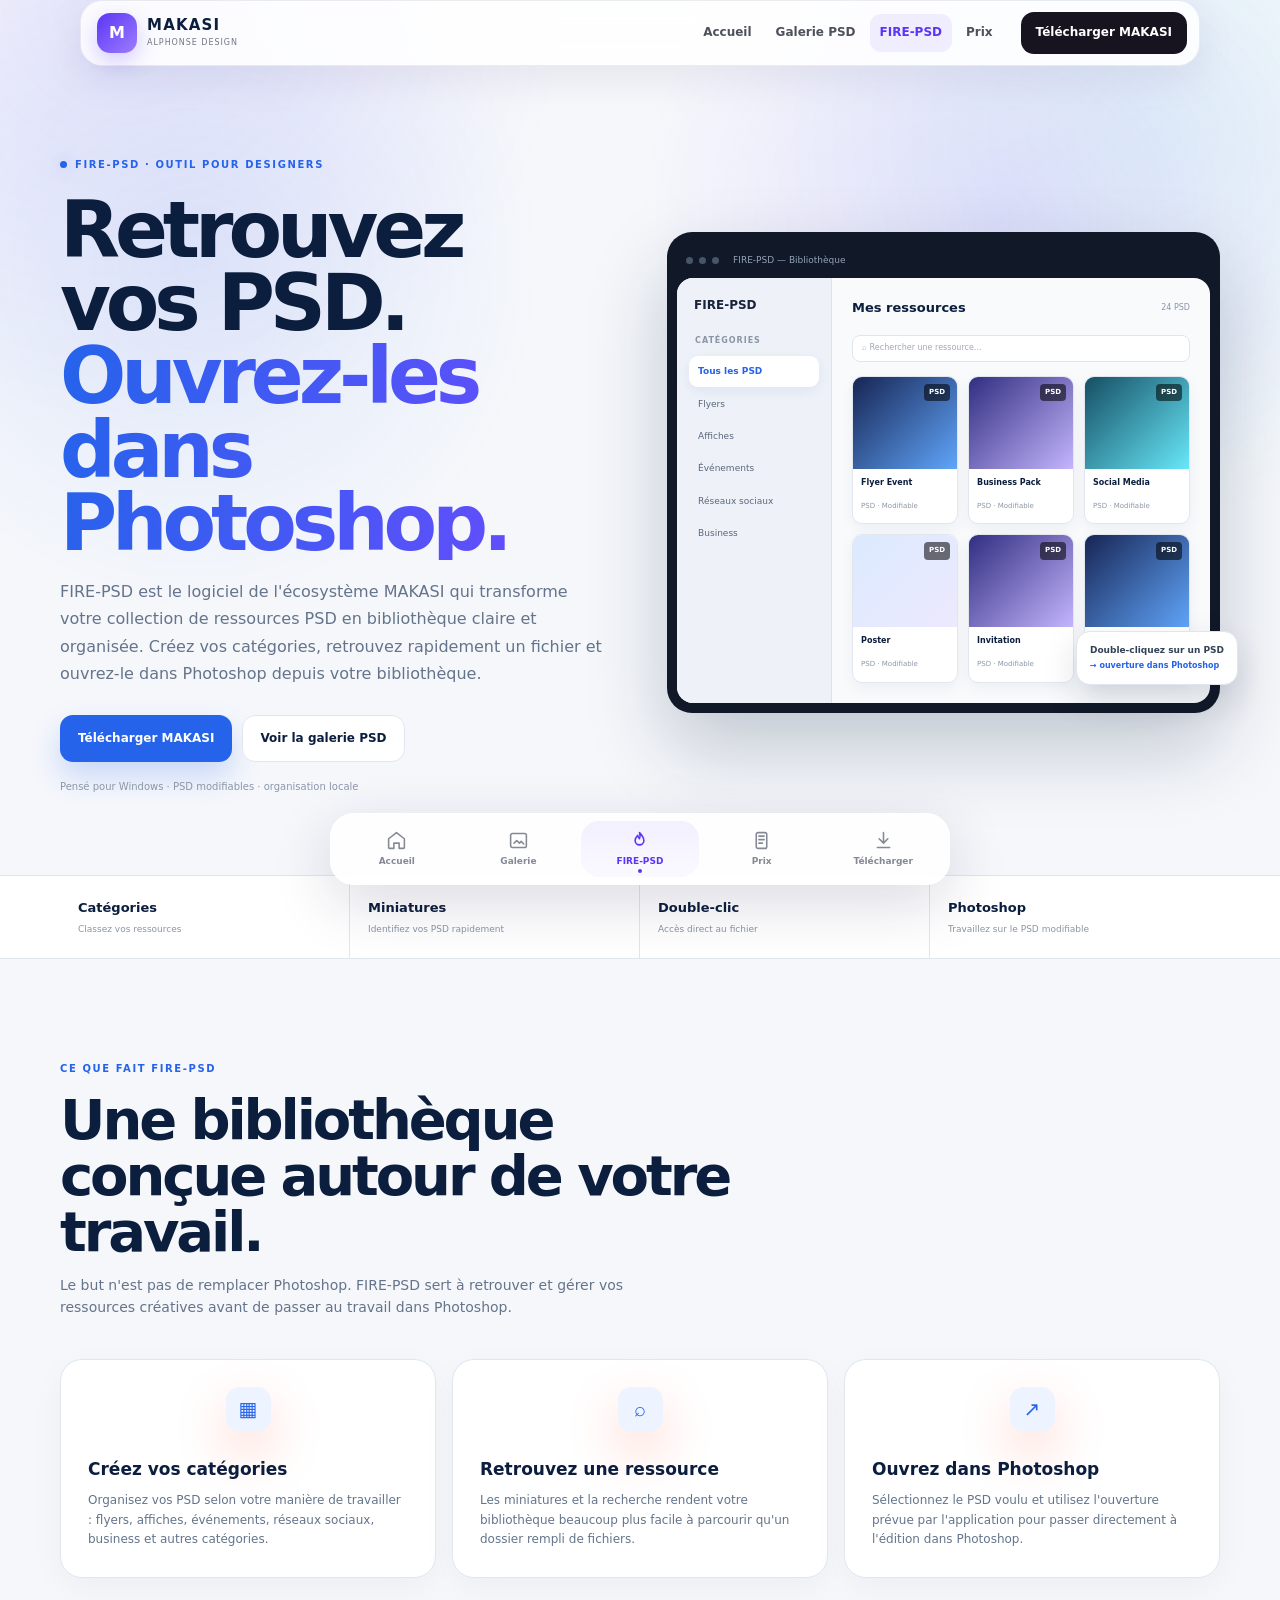
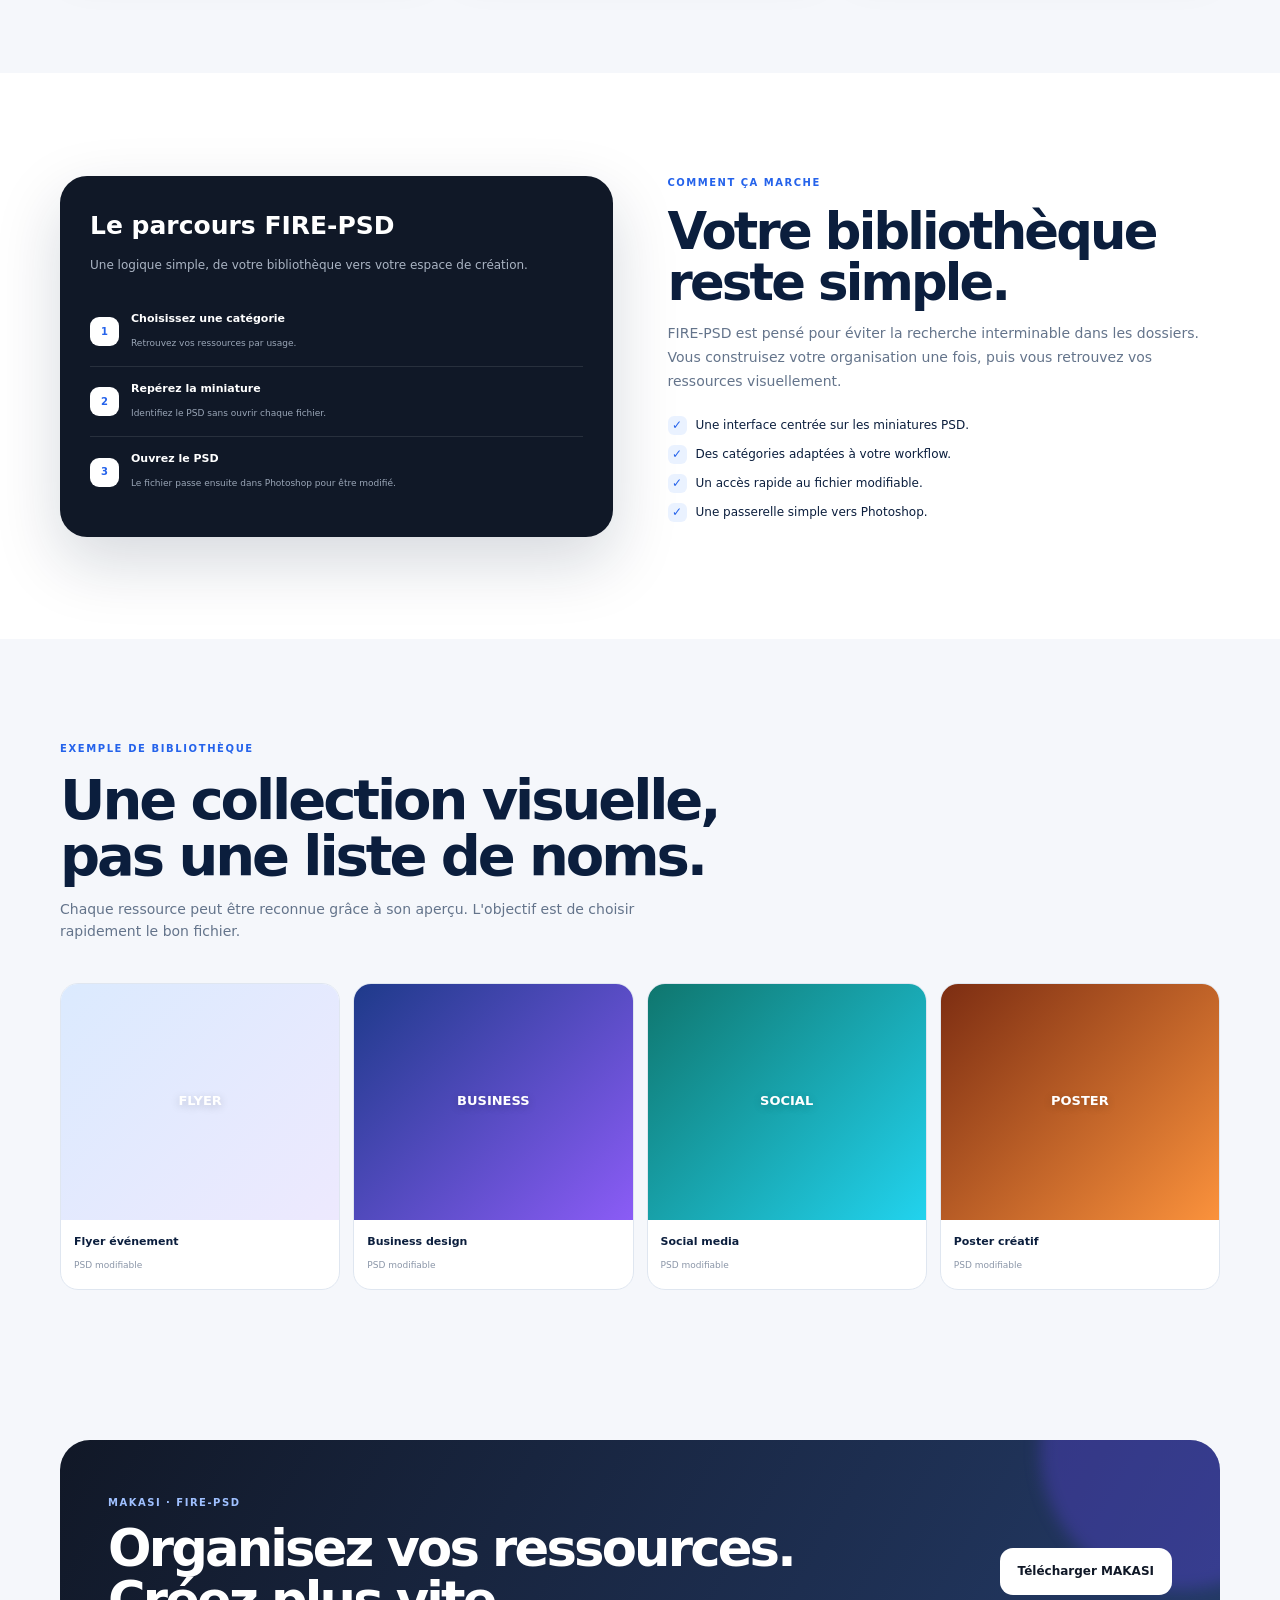
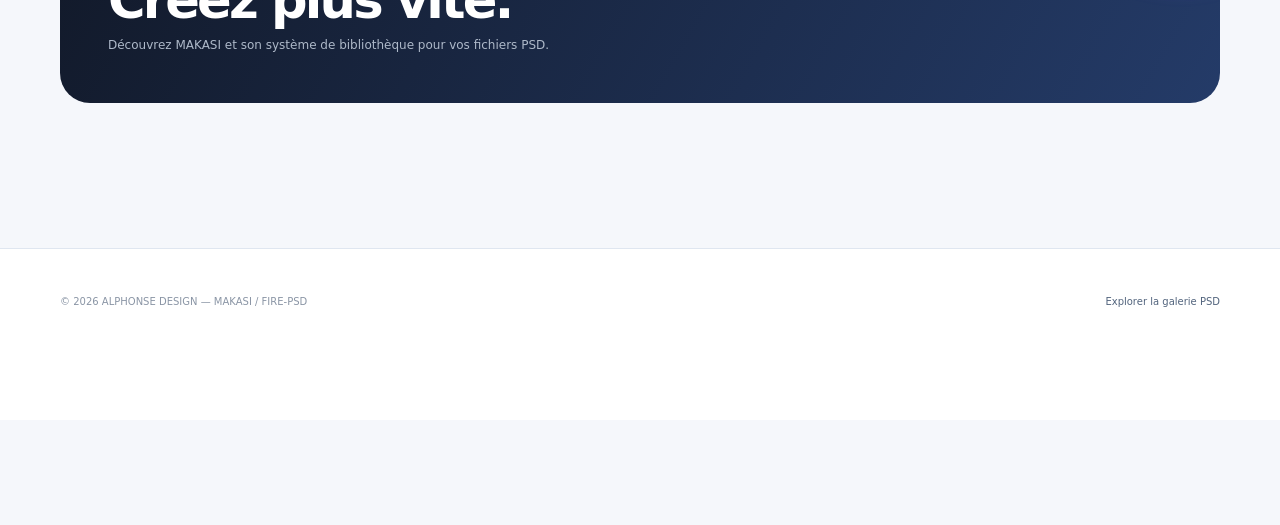
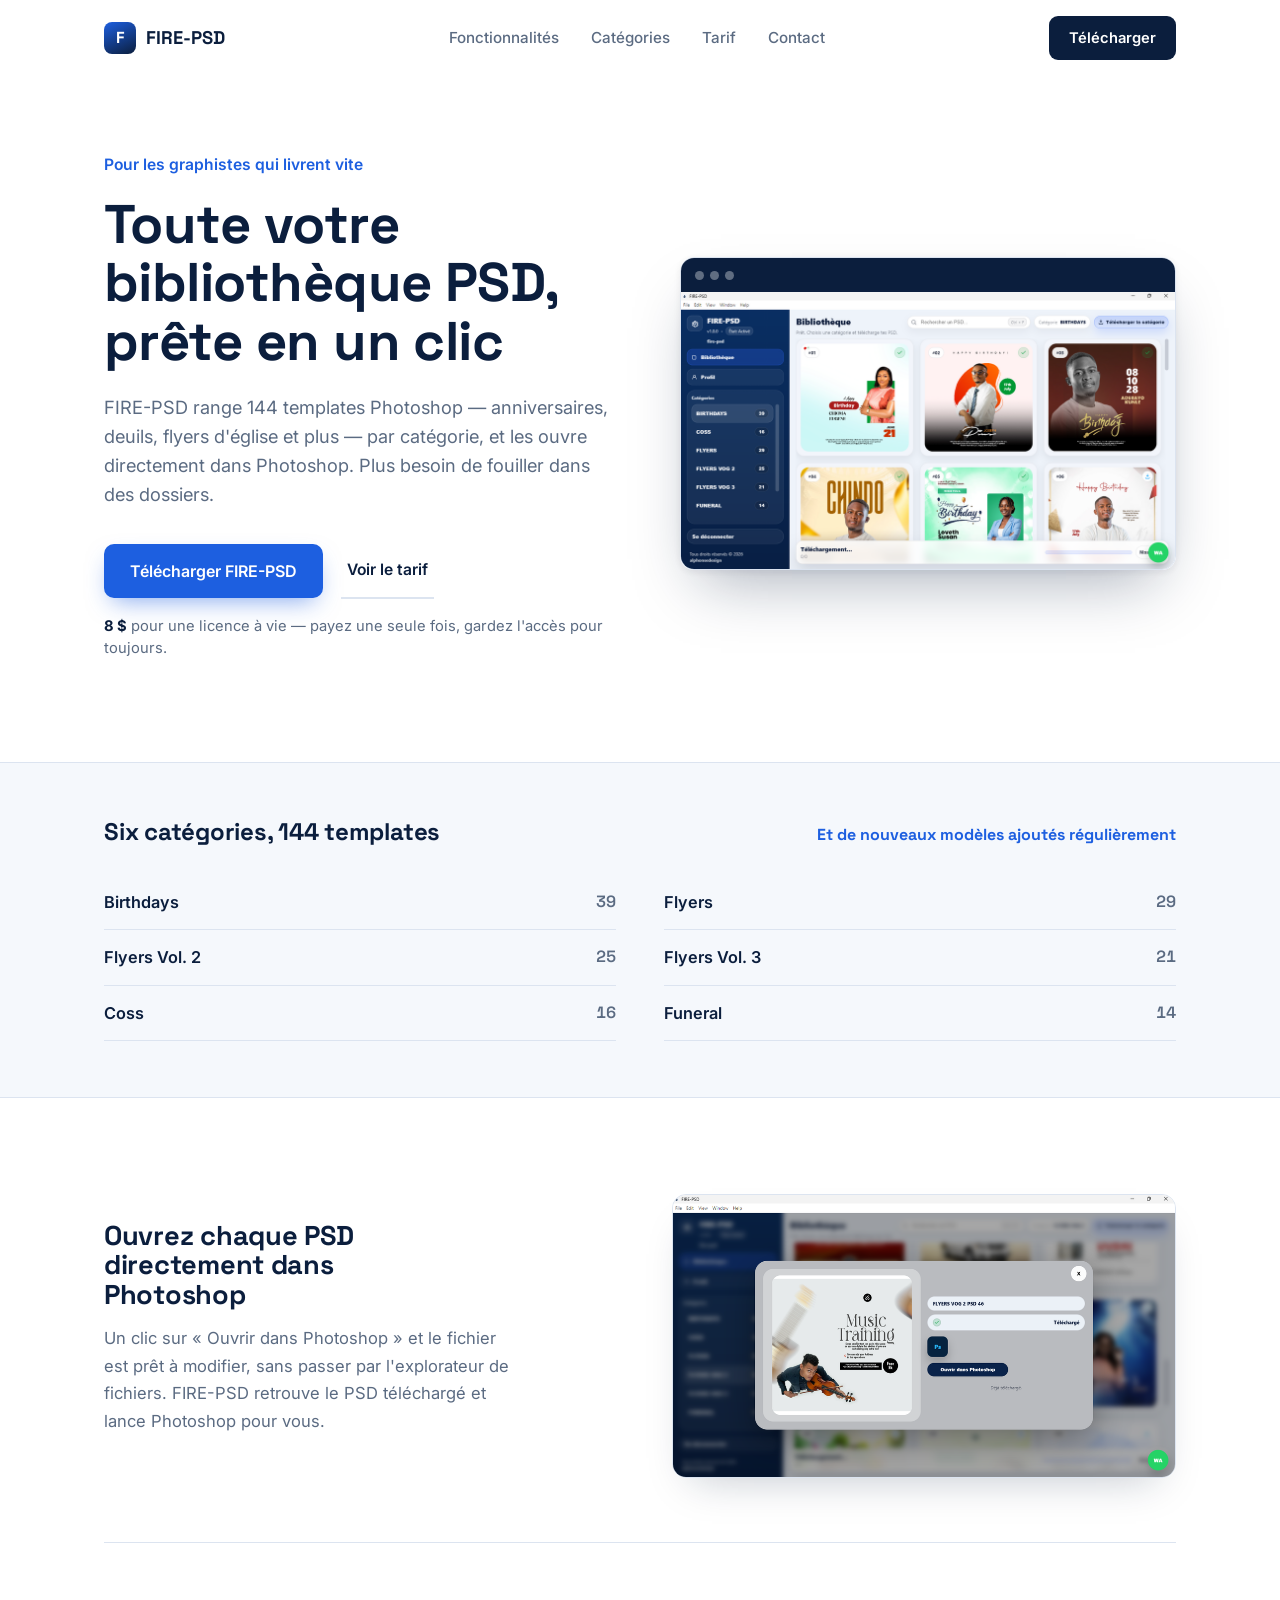
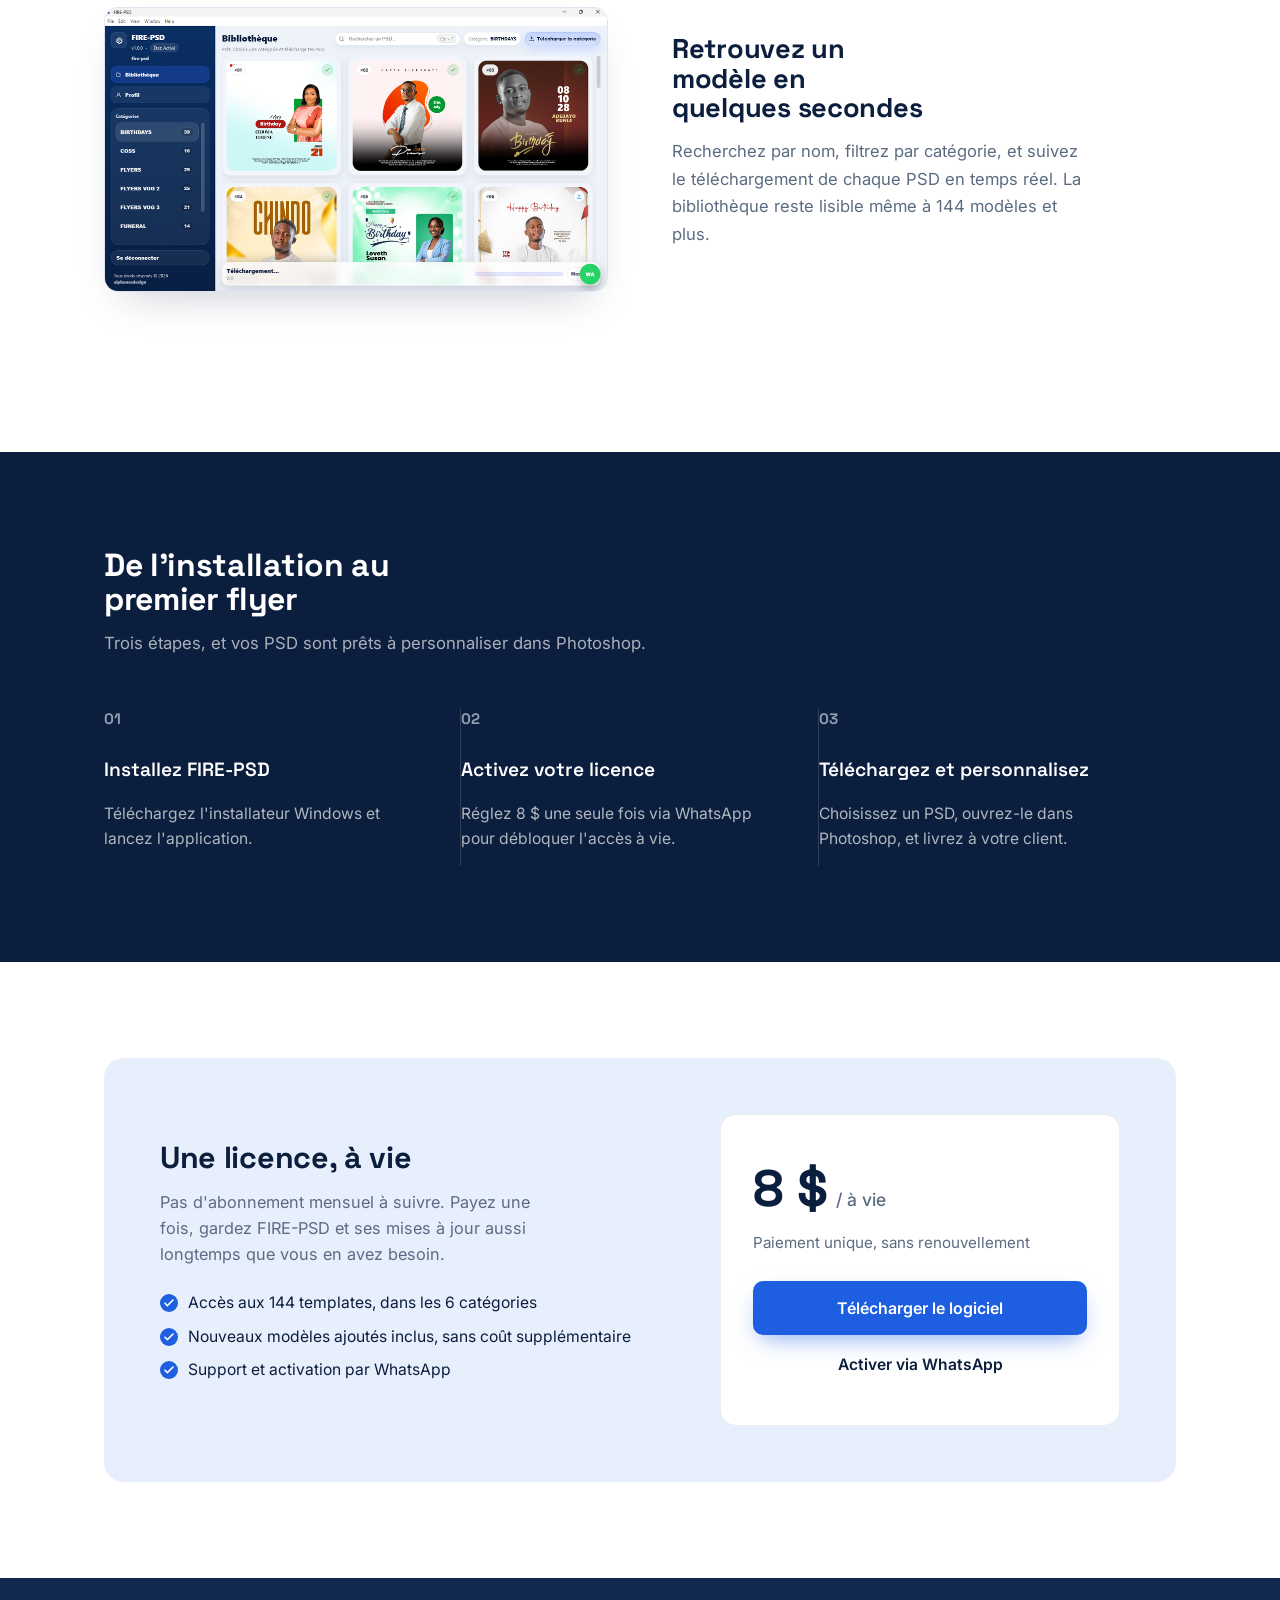
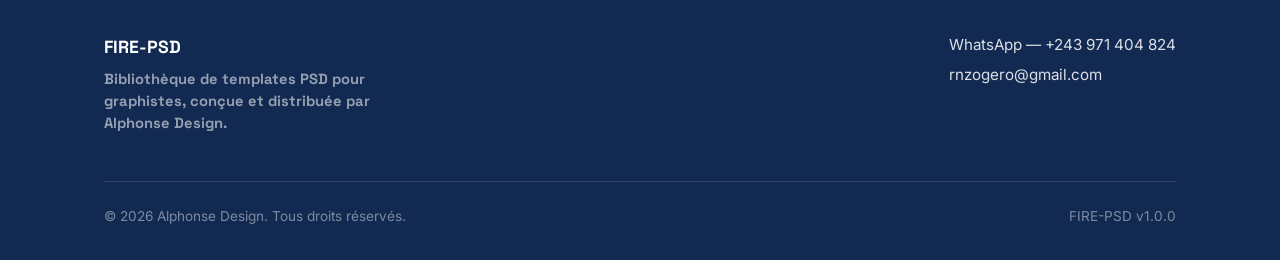
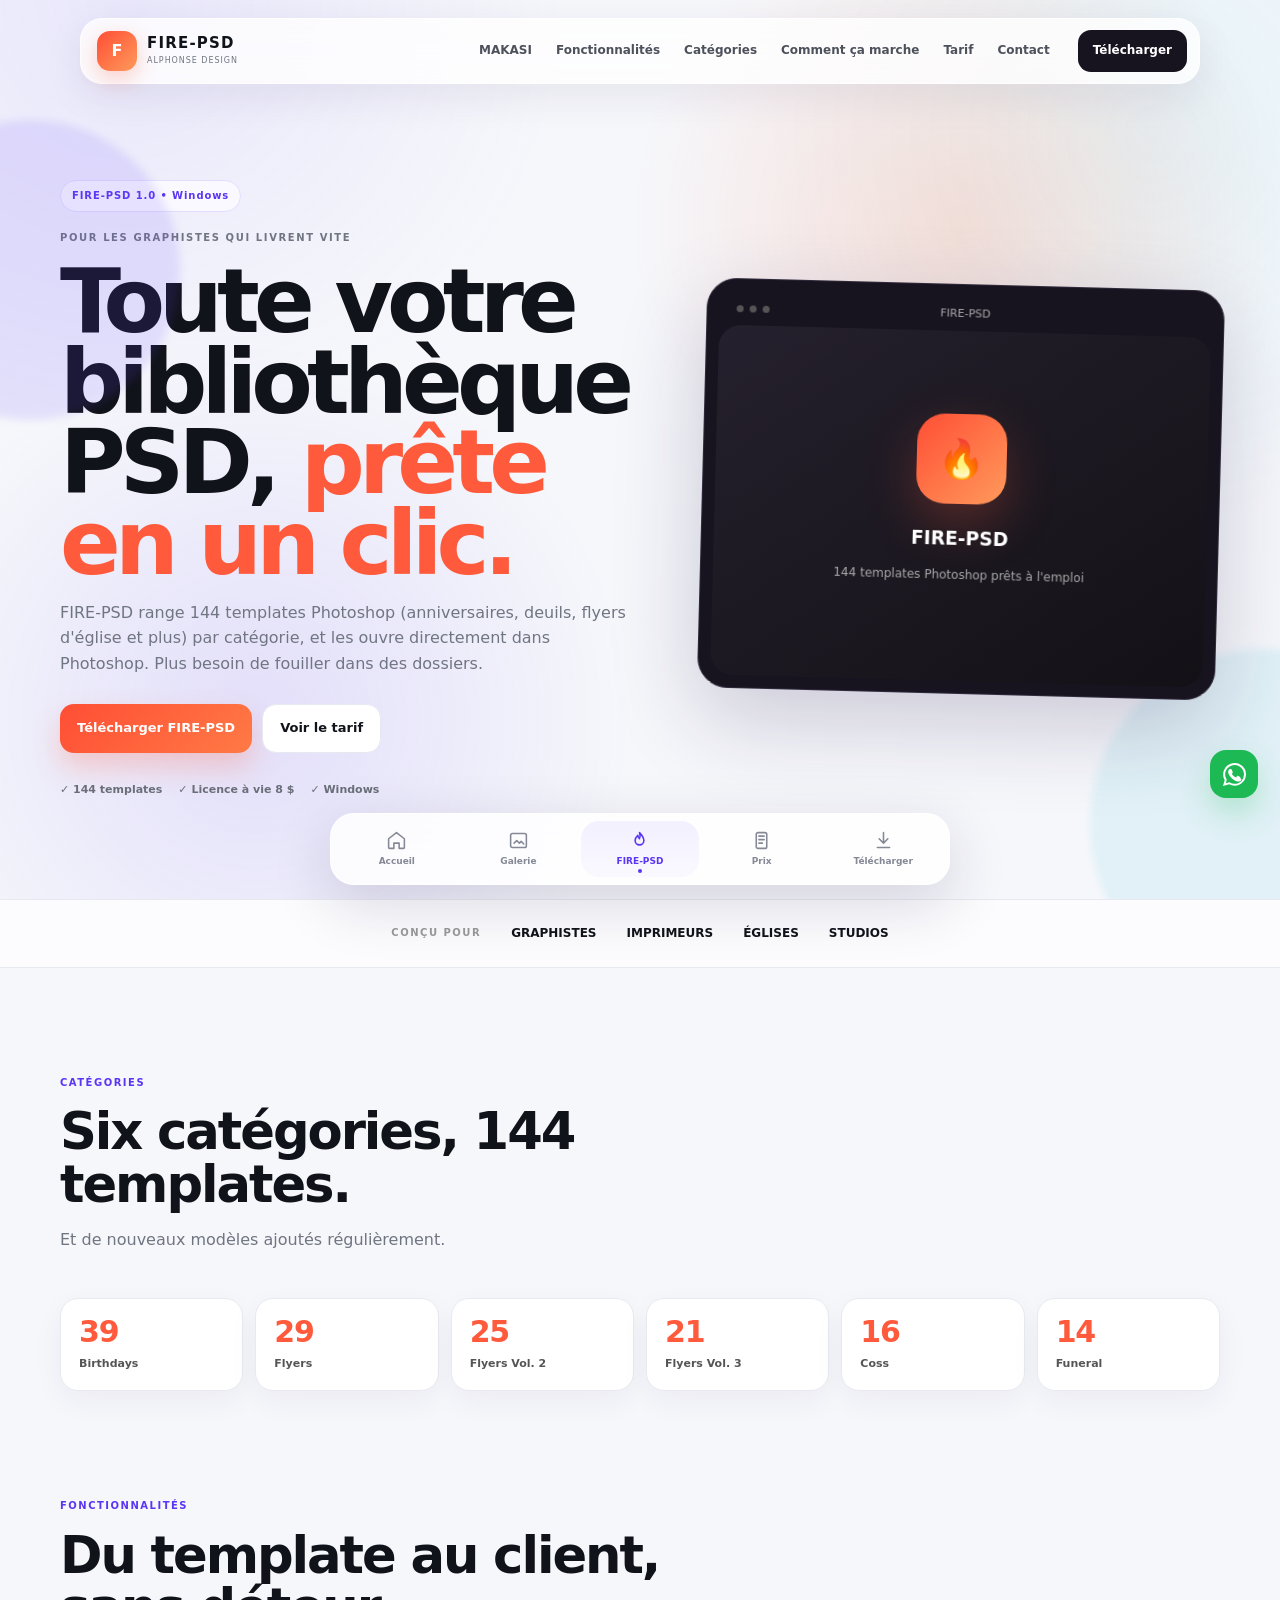
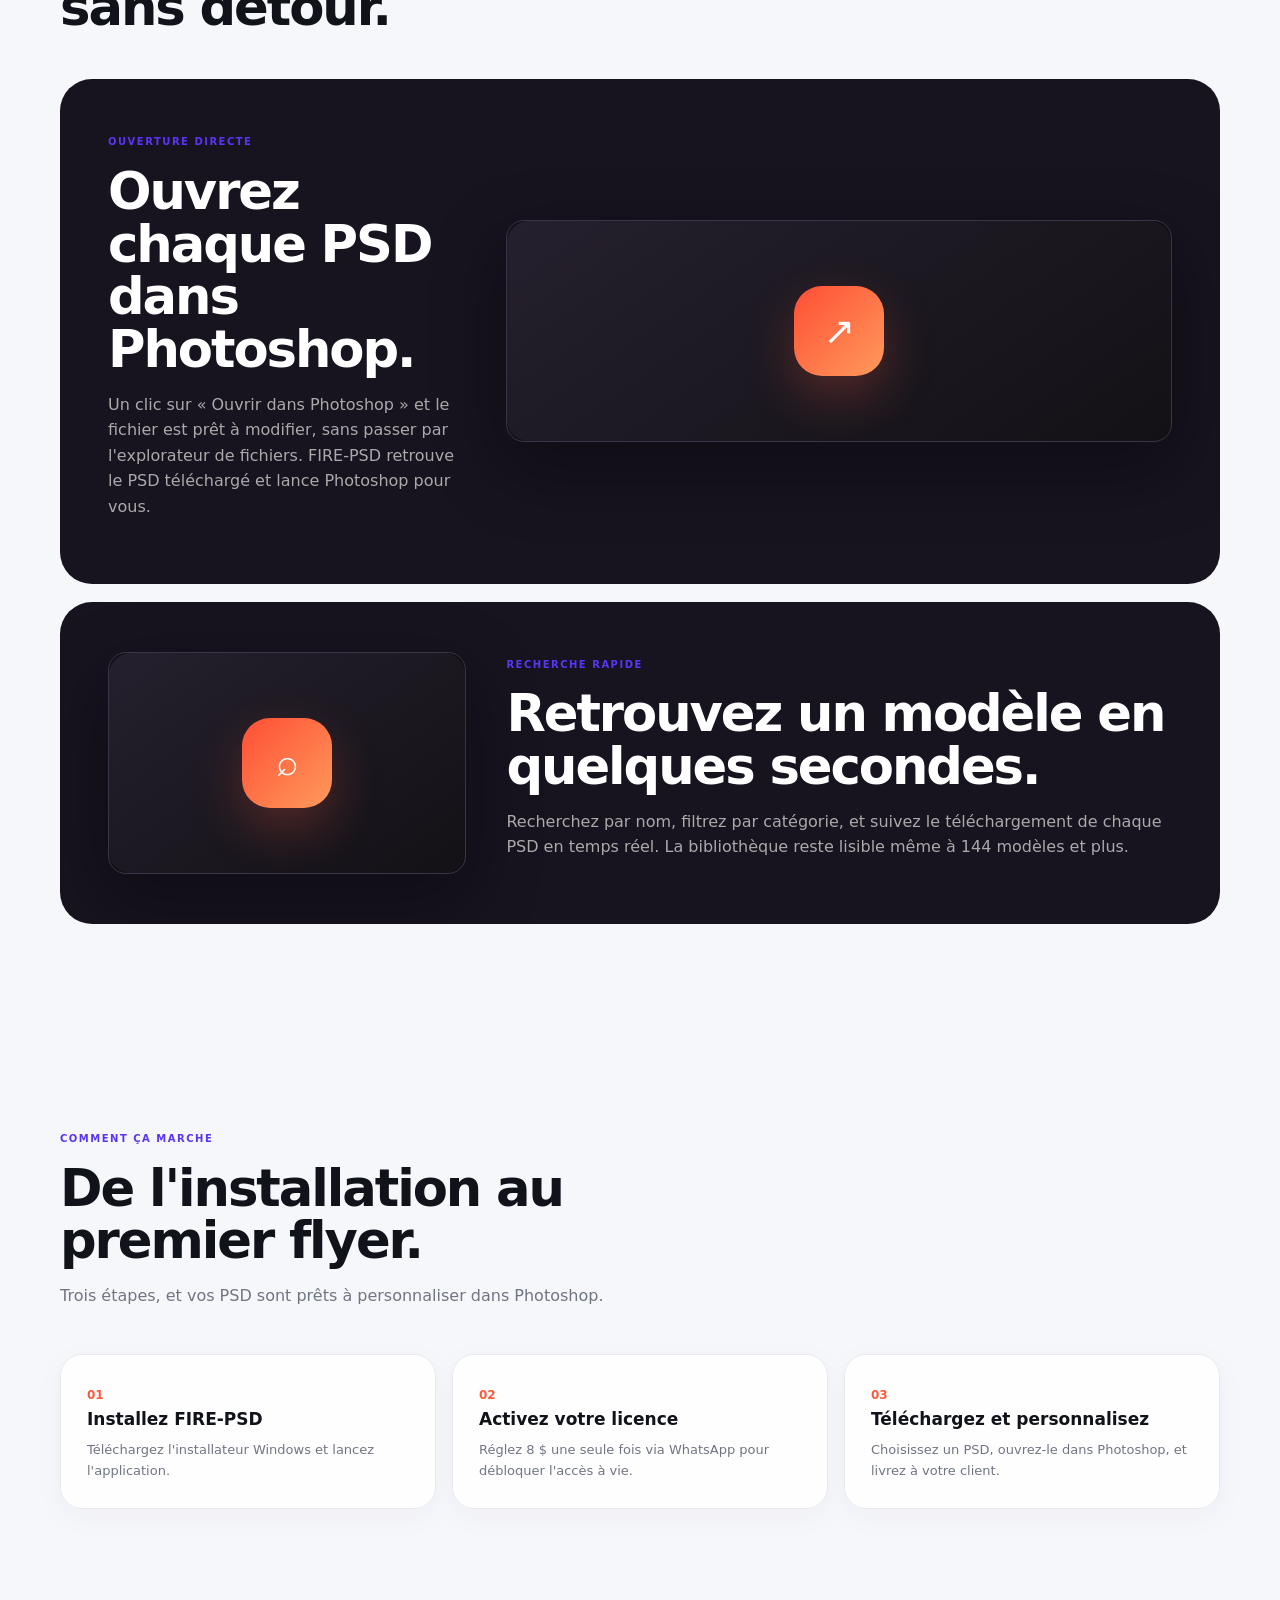
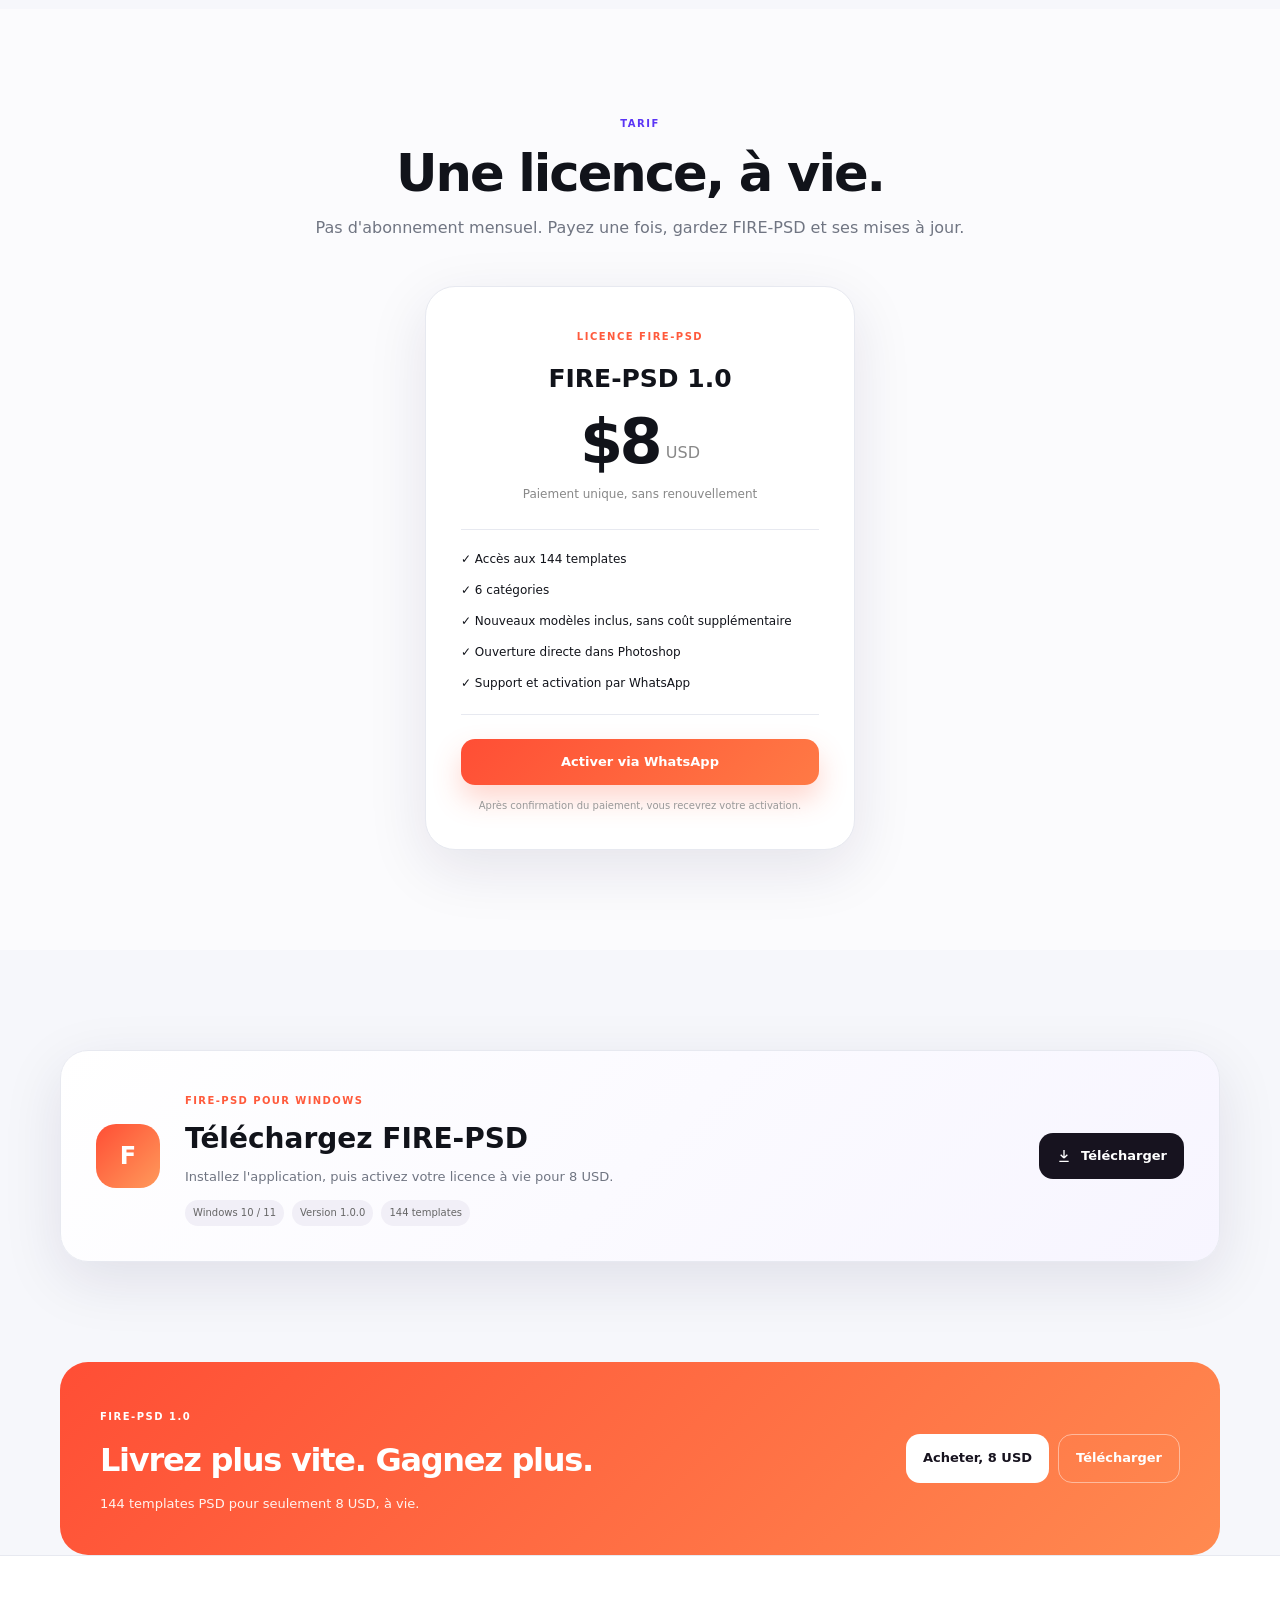
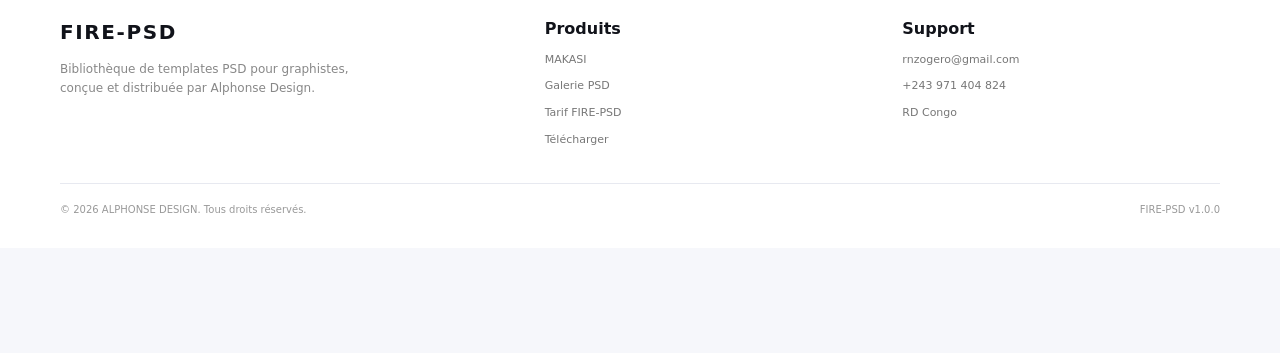
